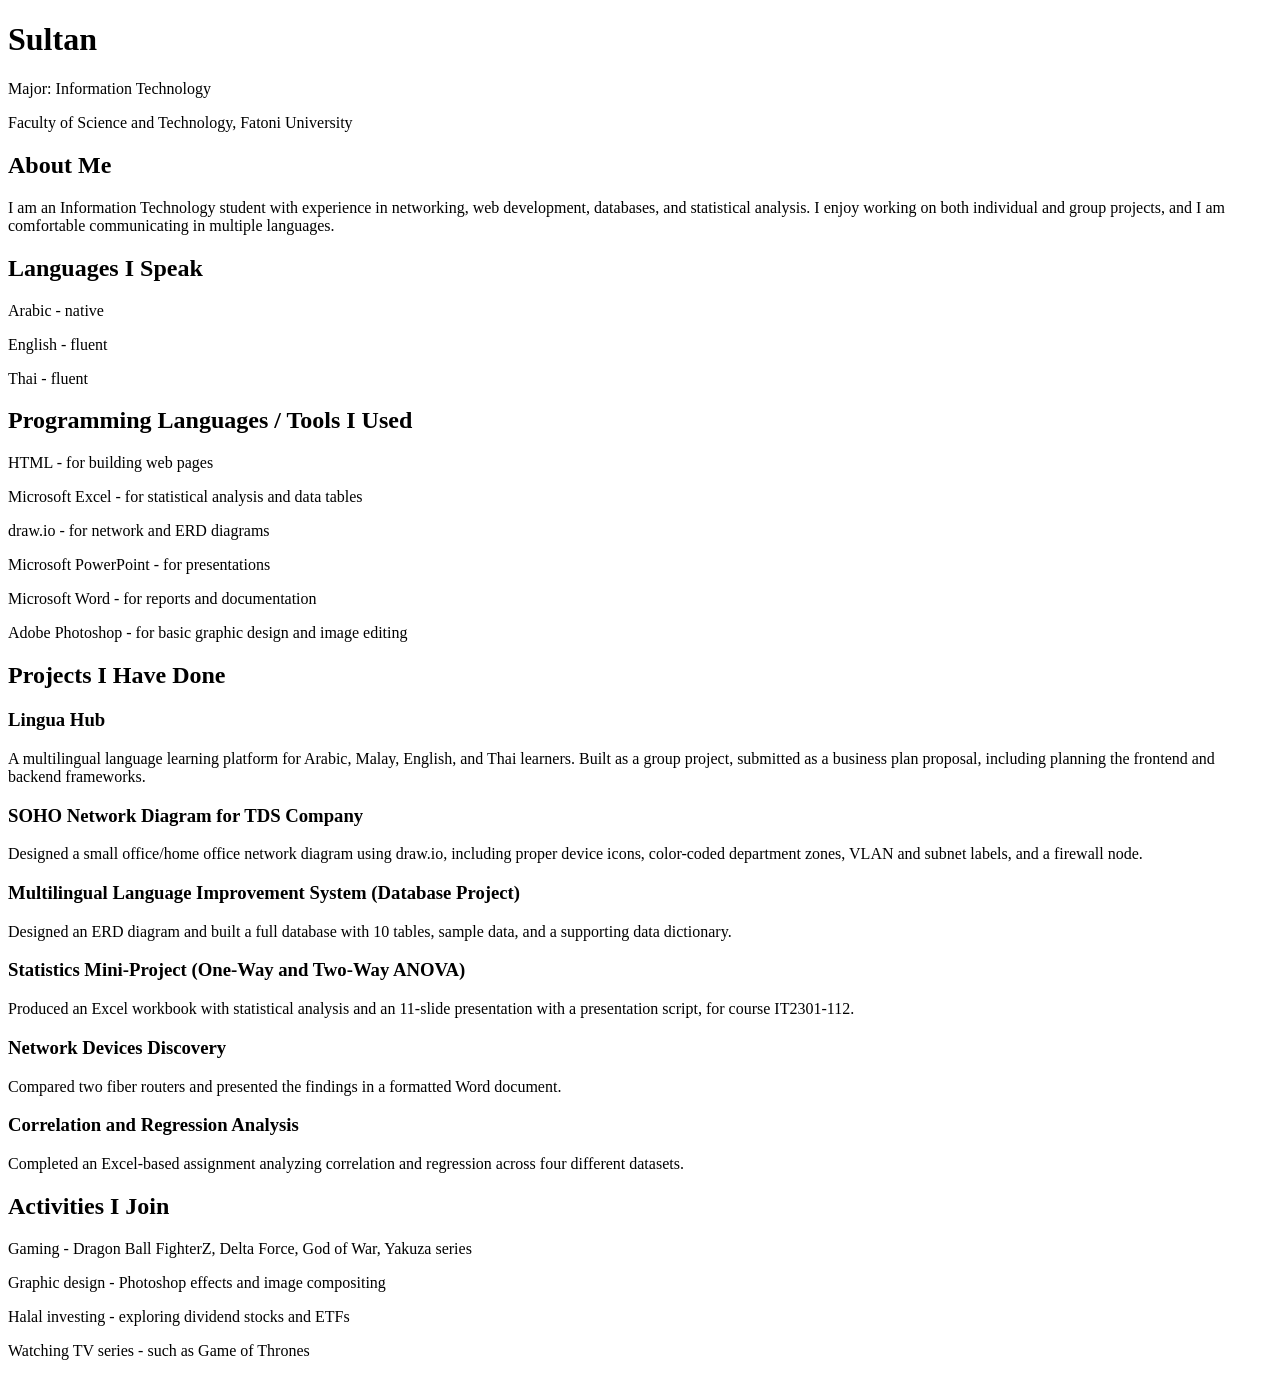
==== index.html @ 74c903d0 "Add files via upload" ====
<!DOCTYPE html>
<html>
<head>
    <meta charset="UTF-8">
    <meta name="viewport" content="width=device-width, initial-scale=1.0">
    <meta name="author" content="Sultan">
    <meta name="description" content="Curriculum Vitae of Sultan, IT student at Fatoni University">
    <meta name="keywords" content="Sultan, CV, Information Technology, Fatoni University, IT Student">
    <meta name="language" content="English">
    <meta name="robots" content="index, follow">
    <title>Sultan CV</title>
</head>
<body>

    <h1>Sultan</h1>
    <p>Major: Information Technology</p>
    <p>Faculty of Science and Technology, Fatoni University</p>

    <h2>About Me</h2>
    <p>I am an Information Technology student with experience in networking, web development,
    databases, and statistical analysis. I enjoy working on both individual and group projects,
    and I am comfortable communicating in multiple languages.</p>

    <h2>Languages I Speak</h2>
    <p>Arabic - native</p>
    <p>English - fluent</p>
    <p>Thai - fluent</p>

    <h2>Programming Languages / Tools I Used</h2>
    <p>HTML - for building web pages</p>
    <p>Microsoft Excel - for statistical analysis and data tables</p>
    <p>draw.io - for network and ERD diagrams</p>
    <p>Microsoft PowerPoint - for presentations</p>
    <p>Microsoft Word - for reports and documentation</p>
    <p>Adobe Photoshop - for basic graphic design and image editing</p>

    <h2>Projects I Have Done</h2>

    <h3>Lingua Hub</h3>
    <p>A multilingual language learning platform for Arabic, Malay, English, and Thai learners.
    Built as a group project, submitted as a business plan proposal, including planning the
    frontend and backend frameworks.</p>

    <h3>SOHO Network Diagram for TDS Company</h3>
    <p>Designed a small office/home office network diagram using draw.io, including proper
    device icons, color-coded department zones, VLAN and subnet labels, and a firewall node.</p>

    <h3>Multilingual Language Improvement System (Database Project)</h3>
    <p>Designed an ERD diagram and built a full database with 10 tables, sample data, and a
    supporting data dictionary.</p>

    <h3>Statistics Mini-Project (One-Way and Two-Way ANOVA)</h3>
    <p>Produced an Excel workbook with statistical analysis and an 11-slide presentation
    with a presentation script, for course IT2301-112.</p>

    <h3>Network Devices Discovery</h3>
    <p>Compared two fiber routers and presented the findings in a formatted Word document.</p>

    <h3>Correlation and Regression Analysis</h3>
    <p>Completed an Excel-based assignment analyzing correlation and regression across four
    different datasets.</p>

    <h2>Activities I Join</h2>
    <p>Gaming - Dragon Ball FighterZ, Delta Force, God of War, Yakuza series</p>
    <p>Graphic design - Photoshop effects and image compositing</p>
    <p>Halal investing - exploring dividend stocks and ETFs</p>
    <p>Watching TV series - such as Game of Thrones</p>

</body>
</html>
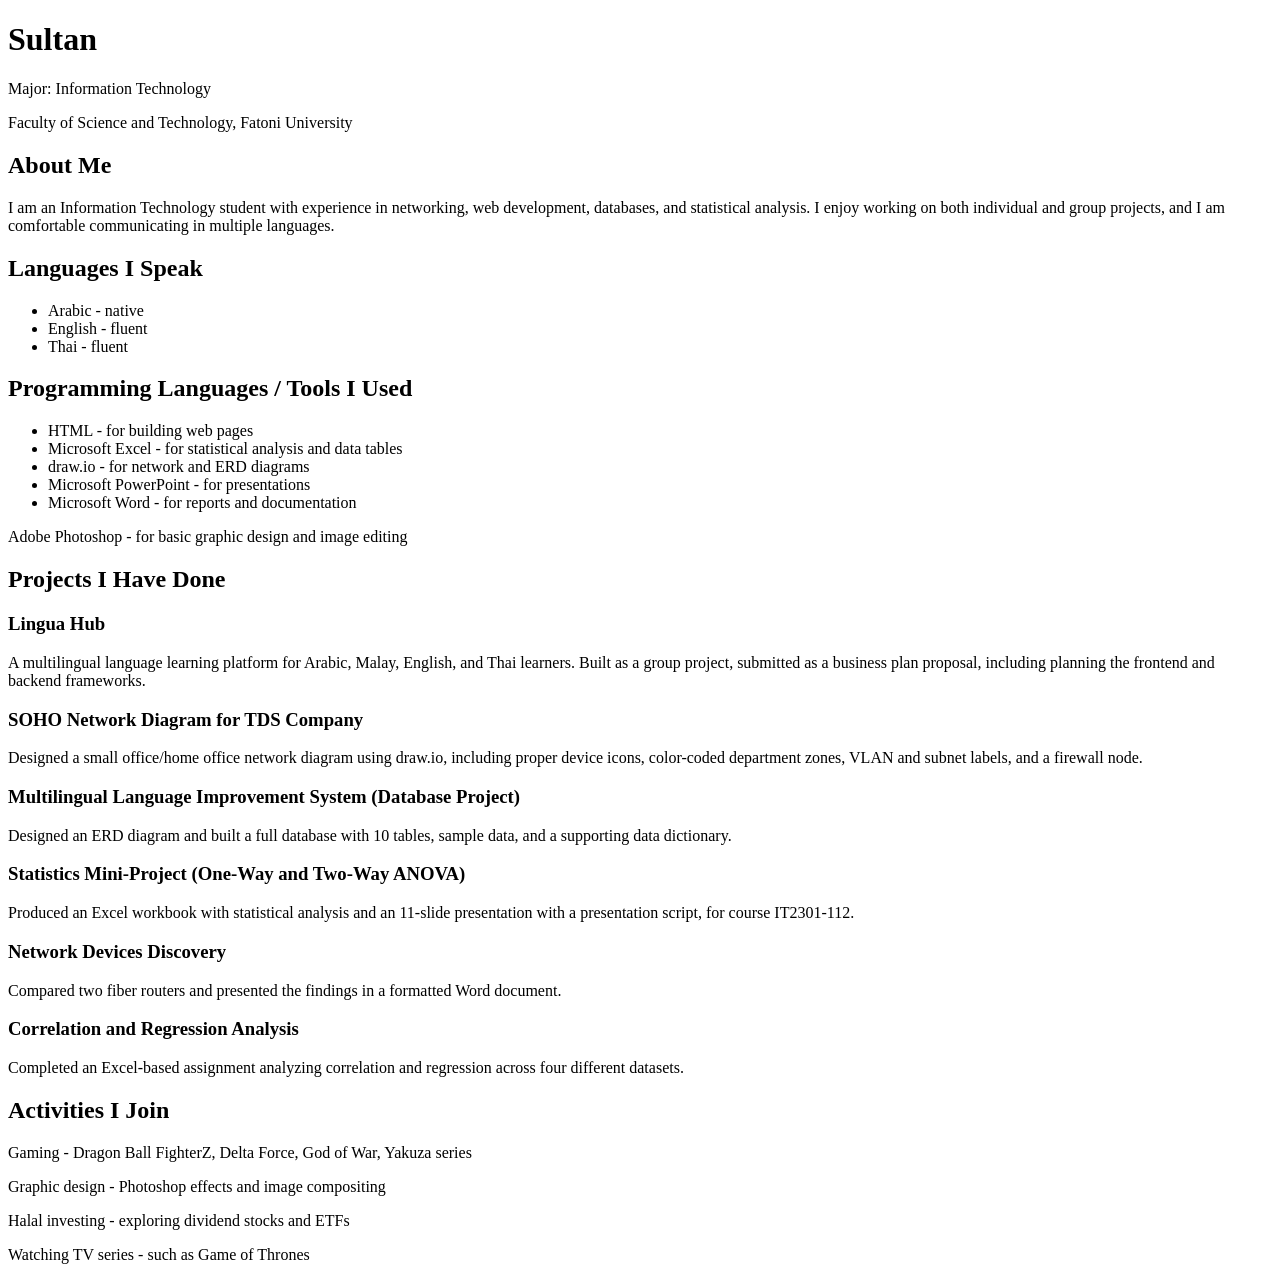
==== commit a668e045: "Update index.html" ====
--- a/index.html
+++ b/index.html
@@ -1,39 +1,52 @@
 <!DOCTYPE html>
+<!-- Root element of the HTML page -->
 <html>
 <head>
-    <meta charset="UTF-8">
-    <meta name="viewport" content="width=device-width, initial-scale=1.0">
-    <meta name="author" content="Sultan">
-    <meta name="description" content="Curriculum Vitae of Sultan, IT student at Fatoni University">
-    <meta name="keywords" content="Sultan, CV, Information Technology, Fatoni University, IT Student">
-    <meta name="language" content="English">
-    <meta name="robots" content="index, follow">
-    <title>Sultan CV</title>
+    <!-- Meta tags: hidden info about the page, not shown to the user -->
+    <meta charset="UTF-8"> <!-- Makes sure Arabic, Thai, and English text display correctly -->
+    <meta name="viewport" content="width=device-width, initial-scale=1.0"> <!-- Makes page look good on phones -->
+    <meta name="author" content="Sultan"> <!-- Who made this page -->
+    <meta name="description" content="Curriculum Vitae of Sultan, IT student at Fatoni University"> <!-- Short summary for search engines -->
+    <meta name="keywords" content="Sultan, CV, Information Technology, Fatoni University, IT Student"> <!-- Keywords related to the page -->
+    <meta name="language" content="English"> <!-- Language of the content -->
+    <meta name="robots" content="index, follow"> <!-- Tells search engines to index this page -->
+
+    <title>Sultan CV</title> <!-- Text shown in the browser tab -->
 </head>
 <body>
+    <!-- Everything below this line is visible to the user -->
 
+    <!-- Name and basic info -->
     <h1>Sultan</h1>
     <p>Major: Information Technology</p>
     <p>Faculty of Science and Technology, Fatoni University</p>
 
+    <!-- Short personal summary -->
     <h2>About Me</h2>
     <p>I am an Information Technology student with experience in networking, web development,
     databases, and statistical analysis. I enjoy working on both individual and group projects,
     and I am comfortable communicating in multiple languages.</p>
 
+    <!-- Languages section -->
     <h2>Languages I Speak</h2>
-    <p>Arabic - native</p>
-    <p>English - fluent</p>
-    <p>Thai - fluent</p>
+    <ul>
+        <li>Arabic - native</li>
+        <li>English - fluent</li>
+        <li>Thai - fluent</li>
+    </ul>
 
+    <!-- Tools and programming languages used -->
     <h2>Programming Languages / Tools I Used</h2>
-    <p>HTML - for building web pages</p>
-    <p>Microsoft Excel - for statistical analysis and data tables</p>
-    <p>draw.io - for network and ERD diagrams</p>
-    <p>Microsoft PowerPoint - for presentations</p>
-    <p>Microsoft Word - for reports and documentation</p>
+    <ul>
+        <li>HTML - for building web pages</li>
+        <li>Microsoft Excel - for statistical analysis and data tables</li>
+        <li>draw.io - for network and ERD diagrams</li>
+        <li>Microsoft PowerPoint - for presentations</li>
+        <li>Microsoft Word - for reports and documentation</li>
+    </ul>
     <p>Adobe Photoshop - for basic graphic design and image editing</p>
 
+    <!-- Projects section: each project has a subheading (h3) and description -->
     <h2>Projects I Have Done</h2>
 
     <h3>Lingua Hub</h3>
@@ -60,6 +73,7 @@
     <p>Completed an Excel-based assignment analyzing correlation and regression across four
     different datasets.</p>
 
+    <!-- Activities and hobbies -->
     <h2>Activities I Join</h2>
     <p>Gaming - Dragon Ball FighterZ, Delta Force, God of War, Yakuza series</p>
     <p>Graphic design - Photoshop effects and image compositing</p>
@@ -67,4 +81,4 @@
     <p>Watching TV series - such as Game of Thrones</p>
 
 </body>
-</html>+</html>
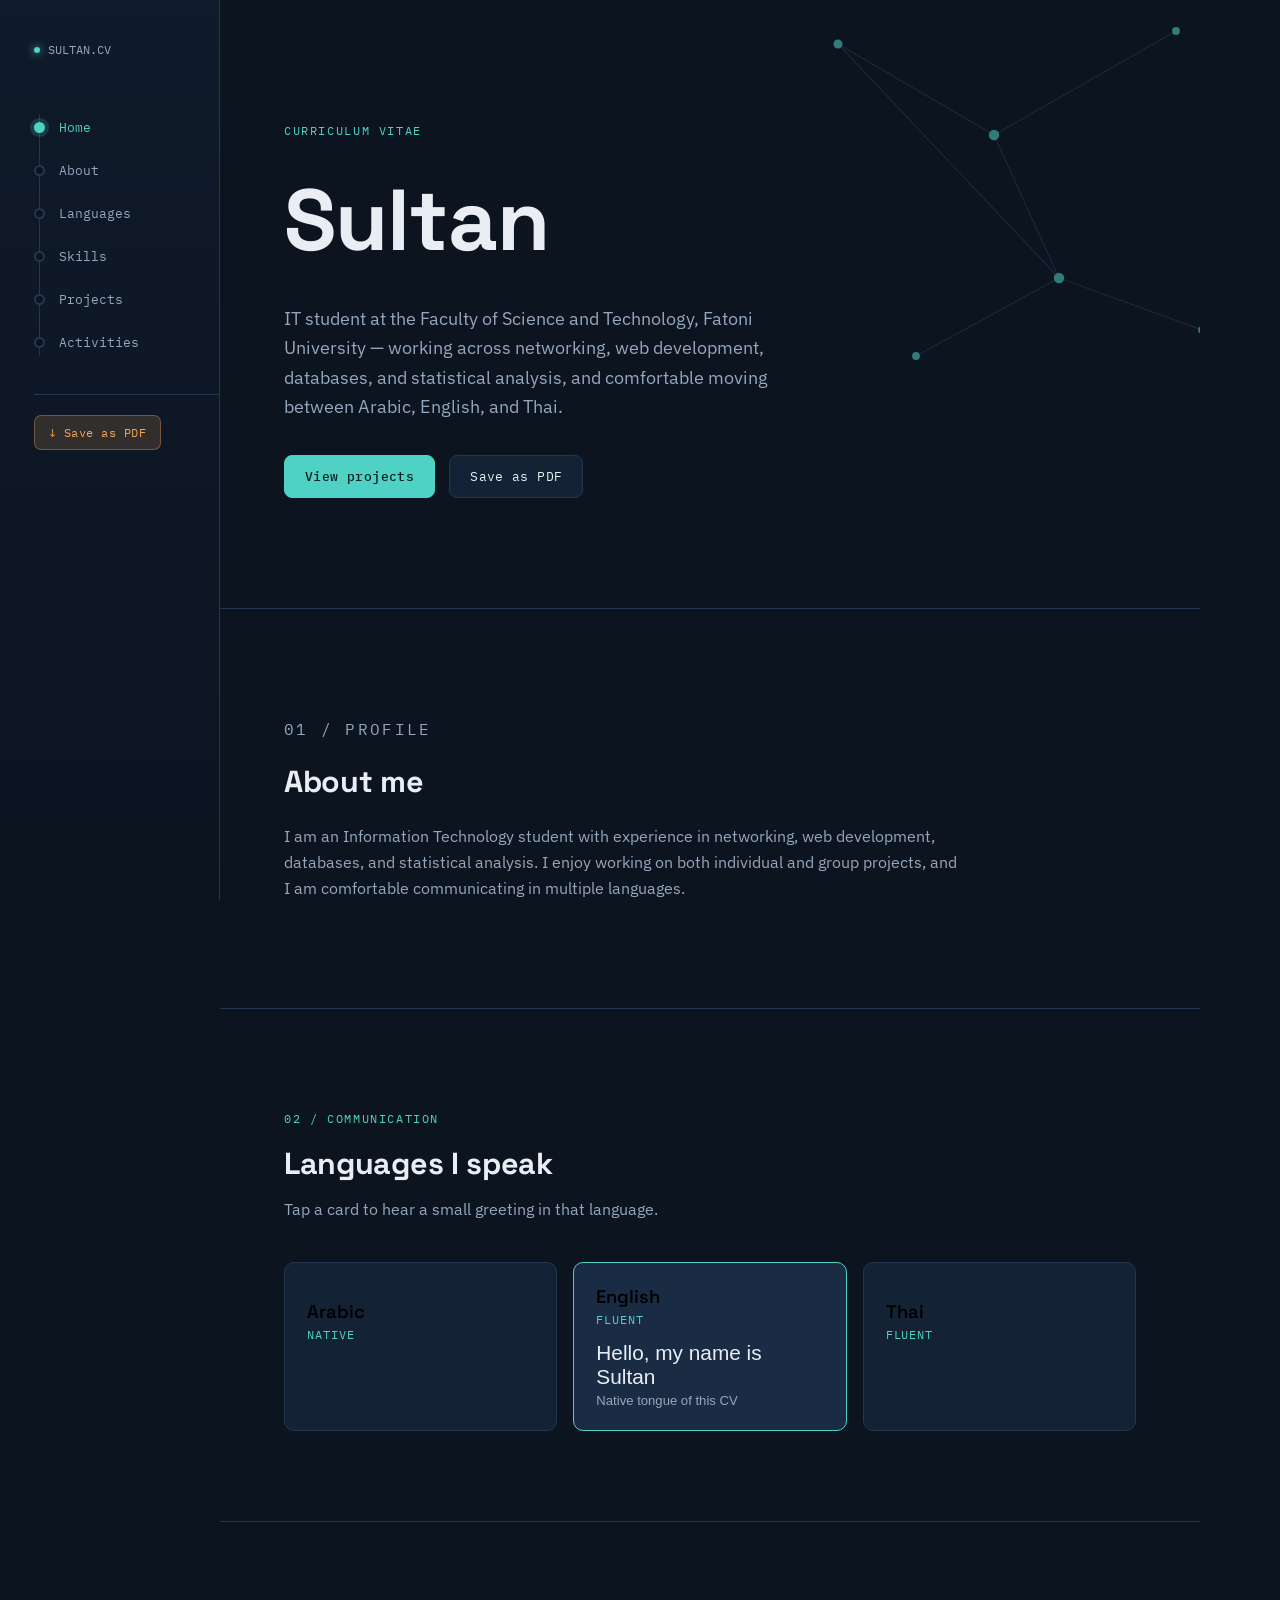
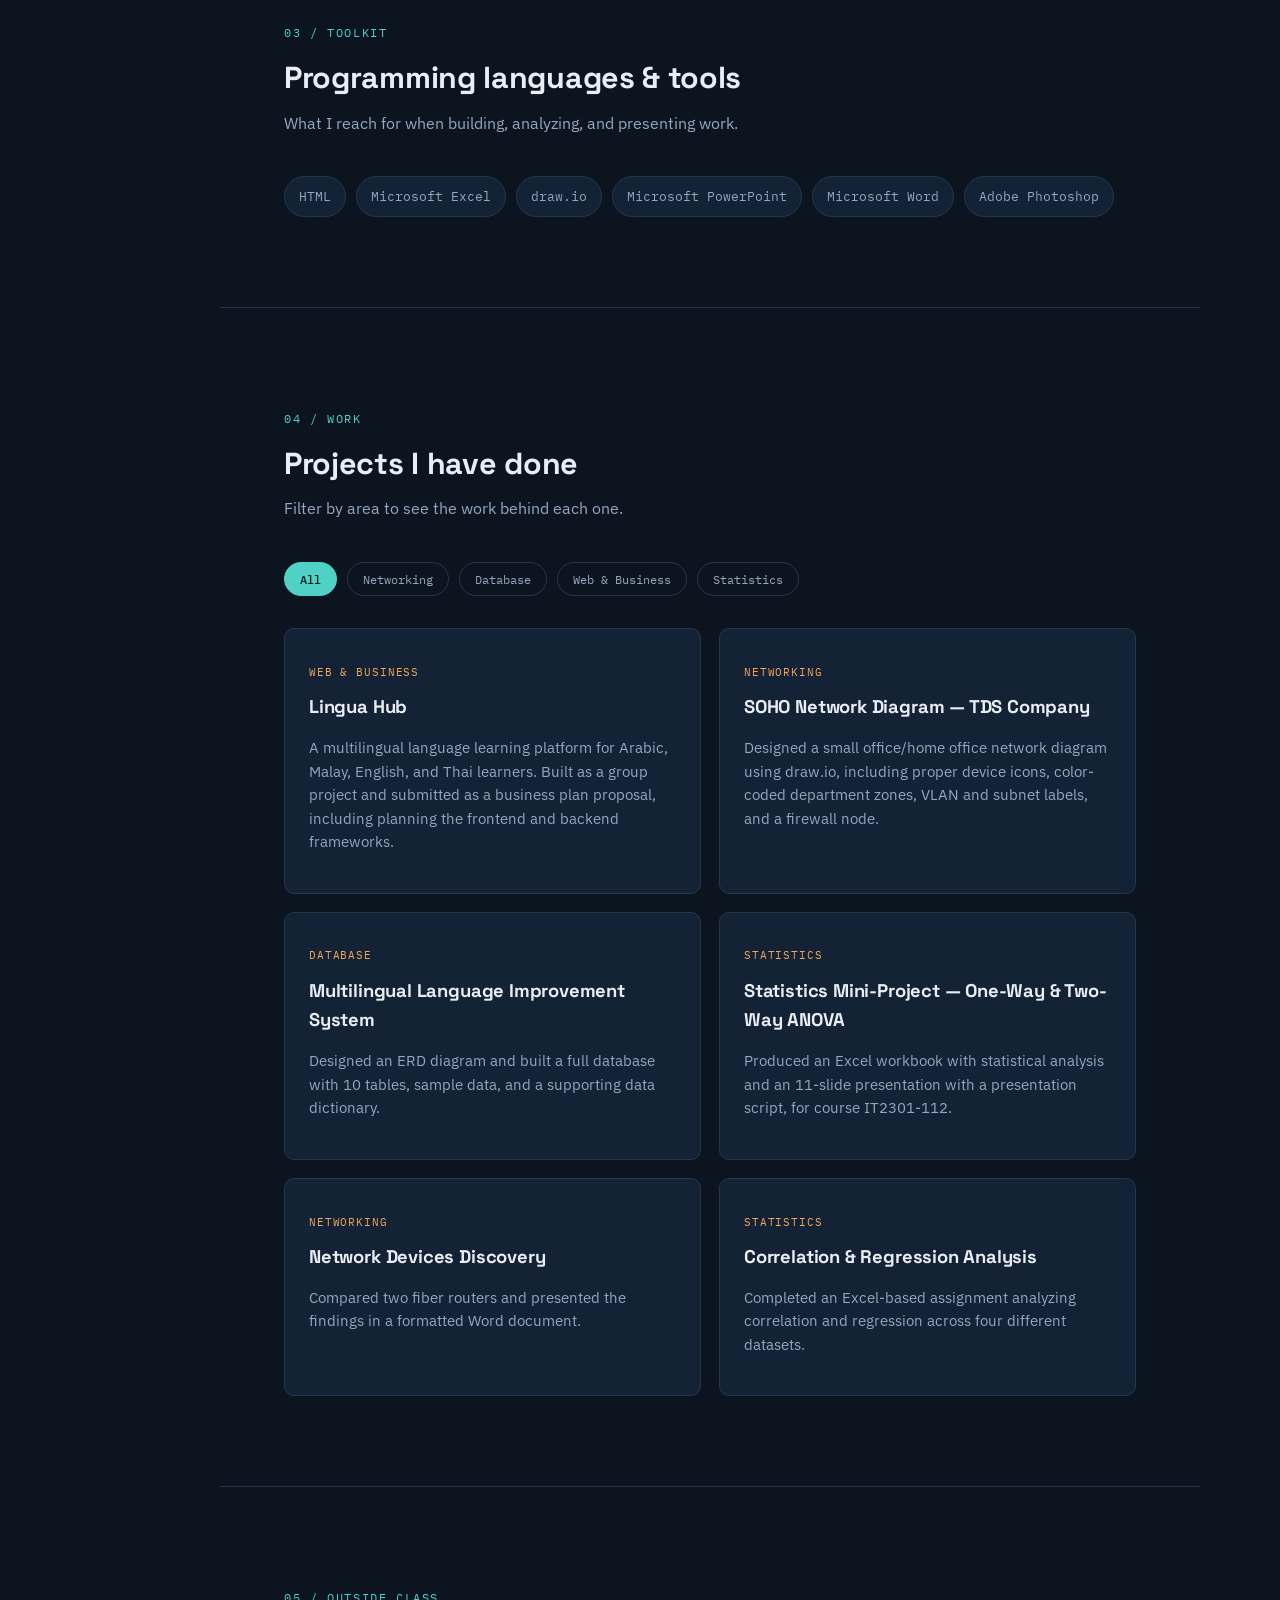
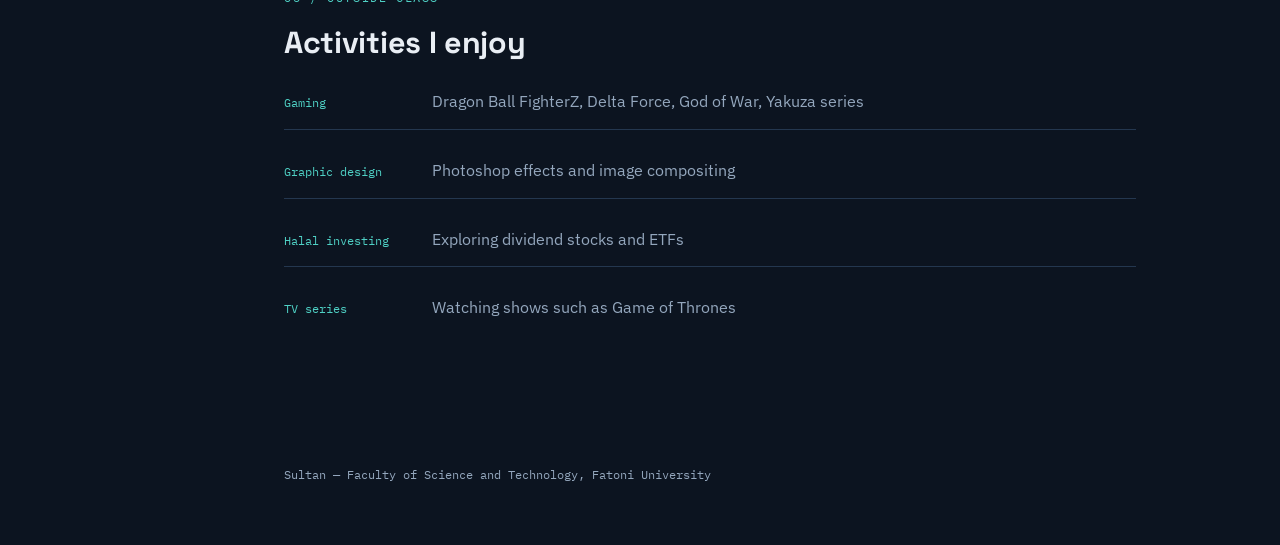
==== commit 04c2814b: "Update index.html" ====
--- a/index.html
+++ b/index.html
@@ -1,84 +1,626 @@
 <!DOCTYPE html>
-<!-- Root element of the HTML page -->
-<html>
+<html lang="en">
 <head>
-    <!-- Meta tags: hidden info about the page, not shown to the user -->
-    <meta charset="UTF-8"> <!-- Makes sure Arabic, Thai, and English text display correctly -->
-    <meta name="viewport" content="width=device-width, initial-scale=1.0"> <!-- Makes page look good on phones -->
-    <meta name="author" content="Sultan"> <!-- Who made this page -->
-    <meta name="description" content="Curriculum Vitae of Sultan, IT student at Fatoni University"> <!-- Short summary for search engines -->
-    <meta name="keywords" content="Sultan, CV, Information Technology, Fatoni University, IT Student"> <!-- Keywords related to the page -->
-    <meta name="language" content="English"> <!-- Language of the content -->
-    <meta name="robots" content="index, follow"> <!-- Tells search engines to index this page -->
-
-    <title>Sultan CV</title> <!-- Text shown in the browser tab -->
+<meta charset="UTF-8">
+<meta name="viewport" content="width=device-width, initial-scale=1.0">
+<meta name="author" content="Sultan">
+<meta name="description" content="Curriculum Vitae of Sultan, IT student at Fatoni University">
+<meta name="keywords" content="Sultan, CV, Information Technology, Fatoni University, IT Student">
+<meta name="robots" content="index, follow">
+<title>Sultan — IT Student, Fatoni University</title>
+
+<link rel="preconnect" href="https://fonts.googleapis.com">
+<link rel="preconnect" href="https://fonts.gstatic.com" crossorigin>
+<link href="https://fonts.googleapis.com/css2?family=Space+Grotesk:wght@400;500;600;700&family=IBM+Plex+Sans:wght@400;500;600&family=IBM+Plex+Mono:wght@400;500&family=Noto+Sans+Arabic:wght@500&family=Noto+Sans+Thai:wght@500&display=swap" rel="stylesheet">
+
+<style>
+  :root{
+    --bg: #0c1420;
+    --bg-soft: #0f1a2a;
+    --panel: #142235;
+    --panel-2: #1a2c44;
+    --line: #24374f;
+    --text: #e9eef4;
+    --text-dim: #94a7bd;
+    --teal: #4fd1c5;
+    --teal-dim: rgba(79,209,197,.18);
+    --amber: #f2a65a;
+    --amber-dim: rgba(242,166,90,.16);
+    --radius: 10px;
+    --display: 'Space Grotesk', sans-serif;
+    --body: 'IBM Plex Sans', sans-serif;
+    --mono: 'IBM Plex Mono', monospace;
+  }
+
+  *{ box-sizing: border-box; }
+  html{ scroll-behavior: smooth; }
+  body{
+    margin:0;
+    background: var(--bg);
+    color: var(--text);
+    font-family: var(--body);
+    line-height: 1.6;
+    -webkit-font-smoothing: antialiased;
+  }
+  ::selection{ background: var(--teal-dim); color: var(--text); }
+
+  a{ color: inherit; }
+
+  h1,h2,h3{ font-family: var(--display); margin: 0; letter-spacing: -0.01em; }
+
+  .eyebrow{
+    font-family: var(--mono);
+    font-size: 0.72rem;
+    letter-spacing: 0.14em;
+    text-transform: uppercase;
+    color: var(--teal);
+  }
+
+  /* ---------- layout shell ---------- */
+  .shell{
+    display: grid;
+    grid-template-columns: 220px 1fr;
+    min-height: 100vh;
+  }
+
+  /* ---------- nav: network topology rail ---------- */
+  .rail{
+    position: sticky;
+    top: 0;
+    height: 100vh;
+    padding: 40px 0 40px 34px;
+    border-right: 1px solid var(--line);
+    background: linear-gradient(180deg, var(--bg-soft), var(--bg));
+  }
+  .rail-brand{
+    font-family: var(--mono);
+    font-size: 0.78rem;
+    color: var(--text-dim);
+    margin-bottom: 46px;
+    display:flex; align-items:center; gap:8px;
+  }
+  .rail-brand .dot{ width:6px; height:6px; border-radius:50%; background: var(--teal); box-shadow: 0 0 8px var(--teal); }
+
+  .topo{ position: relative; }
+  .topo-line{
+    position: absolute;
+    left: 5px; top: 8px; bottom: 8px;
+    width: 1px;
+    background: var(--line);
+  }
+  .node-btn{
+    position: relative;
+    display: flex;
+    align-items: center;
+    gap: 14px;
+    padding: 13px 0;
+    background: none;
+    border: none;
+    cursor: pointer;
+    font-family: var(--mono);
+    font-size: 0.82rem;
+    color: var(--text-dim);
+    text-align: left;
+    width: 100%;
+  }
+  .node-btn .node{
+    flex: 0 0 auto;
+    width: 11px; height: 11px;
+    border-radius: 50%;
+    background: var(--bg);
+    border: 2px solid var(--line);
+    transition: all .25s ease;
+    z-index: 1;
+  }
+  .node-btn:hover{ color: var(--text); }
+  .node-btn:hover .node{ border-color: var(--teal); }
+  .node-btn.active{ color: var(--teal); }
+  .node-btn.active .node{
+    border-color: var(--teal);
+    background: var(--teal);
+    box-shadow: 0 0 0 4px var(--teal-dim);
+  }
+
+  .rail-foot{
+    margin-top: 30px;
+    padding-top: 20px;
+    border-top: 1px solid var(--line);
+  }
+  .print-btn{
+    font-family: var(--mono);
+    font-size: 0.75rem;
+    color: var(--amber);
+    background: var(--amber-dim);
+    border: 1px solid rgba(242,166,90,.35);
+    padding: 9px 14px;
+    border-radius: 7px;
+    cursor: pointer;
+    letter-spacing: .04em;
+  }
+  .print-btn:hover{ background: rgba(242,166,90,.28); }
+
+  /* mobile nav */
+  .rail-toggle{ display:none; }
+
+  main{ min-width: 0; }
+
+  section{
+    padding: 90px 64px;
+    max-width: 980px;
+    border-bottom: 1px solid var(--line);
+  }
+  section:last-of-type{ border-bottom: none; }
+
+  /* ---------- hero ---------- */
+  #home{
+    position: relative;
+    padding-top: 110px;
+    padding-bottom: 110px;
+    overflow: hidden;
+  }
+  .hero-graph{
+    position: absolute;
+    top: -60px; right: -80px;
+    width: 520px; height: 520px;
+    opacity: 0.55;
+    pointer-events: none;
+  }
+  .hero-graph circle{ fill: var(--teal); }
+  .hero-graph line{ stroke: var(--line); stroke-width: 1; }
+  .hero-graph .pulse{ animation: pulse 3.2s ease-in-out infinite; }
+  @keyframes pulse{
+    0%,100%{ opacity: .4; r:3; }
+    50%{ opacity: 1; r:4.5; }
+  }
+  @media (prefers-reduced-motion: reduce){ .hero-graph .pulse{ animation: none; } }
+
+  .hero-name{
+    font-size: clamp(3rem, 8vw, 5.4rem);
+    font-weight: 700;
+    position: relative;
+    z-index: 1;
+  }
+  .hero-role{
+    font-size: 1.15rem;
+    color: var(--text-dim);
+    margin-top: 14px;
+    max-width: 46ch;
+    position: relative; z-index:1;
+  }
+  .hero-cta{
+    margin-top: 34px;
+    display: flex;
+    gap: 14px;
+    flex-wrap: wrap;
+    position: relative; z-index:1;
+  }
+  .btn{
+    font-family: var(--mono);
+    font-size: 0.82rem;
+    letter-spacing: .03em;
+    padding: 12px 20px;
+    border-radius: 8px;
+    cursor: pointer;
+    border: 1px solid var(--line);
+    background: var(--panel);
+    color: var(--text);
+    transition: all .2s ease;
+    display:inline-flex; align-items:center; gap:8px;
+  }
+  .btn.primary{
+    background: var(--teal);
+    color: #06201d;
+    border-color: var(--teal);
+    font-weight: 500;
+  }
+  .btn.primary:hover{ background: #6fe0d5; }
+  .btn:hover{ border-color: var(--teal); color: var(--teal); }
+
+  h2.section-title{
+    font-size: 1.9rem;
+    margin-bottom: 8px;
+  }
+  .section-sub{
+    color: var(--text-dim);
+    margin: 0 0 40px;
+    max-width: 60ch;
+  }
+
+  /* ---------- about ---------- */
+  #about p{ max-width: 68ch; color: var(--text-dim); font-size: 1.02rem; }
+
+  /* ---------- languages ---------- */
+  .lang-grid{
+    display: grid;
+    grid-template-columns: repeat(auto-fit, minmax(200px, 1fr));
+    gap: 16px;
+  }
+  .lang-card{
+    background: var(--panel);
+    border: 1px solid var(--line);
+    border-radius: var(--radius);
+    padding: 22px;
+    cursor: pointer;
+    transition: border-color .2s ease, transform .2s ease;
+    text-align: left;
+  }
+  .lang-card:hover{ border-color: var(--teal); transform: translateY(-2px); }
+  .lang-card.active{ border-color: var(--teal); background: var(--panel-2); }
+  .lang-name{ font-family: var(--display); font-size: 1.15rem; font-weight: 600; }
+  .lang-level{ font-family: var(--mono); font-size: .72rem; color: var(--teal); text-transform: uppercase; letter-spacing: .08em; margin-top: 4px; }
+  .lang-phrase{
+    margin-top: 14px;
+    font-size: 1.3rem;
+    min-height: 1.6em;
+    color: var(--text);
+  }
+  .lang-phrase[lang="ar"]{ font-family: 'Noto Sans Arabic', sans-serif; direction: rtl; }
+  .lang-phrase[lang="th"]{ font-family: 'Noto Sans Thai', sans-serif; }
+  .lang-meaning{ font-size: .82rem; color: var(--text-dim); margin-top: 4px; }
+
+  /* ---------- skills ---------- */
+  .chip-row{ display:flex; flex-wrap: wrap; gap: 10px; }
+  .chip{
+    font-family: var(--mono);
+    font-size: .82rem;
+    padding: 9px 14px;
+    border-radius: 999px;
+    border: 1px solid var(--line);
+    color: var(--text-dim);
+    background: var(--panel);
+  }
+
+  /* ---------- projects ---------- */
+  .filters{
+    display:flex; flex-wrap: wrap; gap: 10px;
+    margin-bottom: 32px;
+  }
+  .filter-btn{
+    font-family: var(--mono);
+    font-size: .78rem;
+    padding: 8px 15px;
+    border-radius: 999px;
+    border: 1px solid var(--line);
+    background: transparent;
+    color: var(--text-dim);
+    cursor: pointer;
+    transition: all .2s ease;
+  }
+  .filter-btn:hover{ color: var(--text); border-color: var(--teal); }
+  .filter-btn.active{
+    background: var(--teal);
+    border-color: var(--teal);
+    color: #06201d;
+    font-weight: 500;
+  }
+
+  .project-grid{
+    display: grid;
+    grid-template-columns: repeat(auto-fill, minmax(280px, 1fr));
+    gap: 18px;
+  }
+  .project-card{
+    background: var(--panel);
+    border: 1px solid var(--line);
+    border-radius: var(--radius);
+    padding: 24px;
+    transition: border-color .2s ease, transform .2s ease;
+  }
+  .project-card:hover{ border-color: var(--teal); transform: translateY(-3px); }
+  .project-card.hidden{ display: none; }
+  .project-tag{
+    font-family: var(--mono);
+    font-size: .68rem;
+    text-transform: uppercase;
+    letter-spacing: .08em;
+    color: var(--amber);
+  }
+  .project-title{ font-family: var(--display); font-size: 1.15rem; margin: 8px 0 10px; }
+  .project-desc{ color: var(--text-dim); font-size: .92rem; }
+
+  /* ---------- activities ---------- */
+  .activity-list{ display:flex; flex-direction:column; gap: 14px; }
+  .activity-row{
+    display:flex; gap: 18px; align-items: baseline;
+    padding: 14px 0;
+    border-bottom: 1px solid var(--line);
+  }
+  .activity-row:last-child{ border-bottom:none; }
+  .activity-label{ font-family: var(--mono); font-size: .75rem; color: var(--teal); flex: 0 0 130px; }
+  .activity-detail{ color: var(--text-dim); }
+
+  footer{
+    padding: 40px 64px 60px;
+    color: var(--text-dim);
+    font-family: var(--mono);
+    font-size: .78rem;
+  }
+
+  /* ---------- responsive ---------- */
+  @media (max-width: 860px){
+    .shell{ grid-template-columns: 1fr; }
+    .rail{
+      position: sticky;
+      top: 0;
+      height: auto;
+      width: 100%;
+      padding: 16px 20px;
+      border-right: none;
+      border-bottom: 1px solid var(--line);
+      z-index: 10;
+    }
+    .rail-brand{ margin-bottom: 12px; }
+    .topo{ display: flex; overflow-x: auto; gap: 4px; }
+    .topo-line{ display:none; }
+    .node-btn{ width: auto; padding: 8px 10px; white-space: nowrap; }
+    .rail-foot{ display:none; }
+    section{ padding: 56px 22px; }
+    .hero-graph{ display:none; }
+  }
+
+  @media print{
+    .rail{ display:none; }
+    .shell{ grid-template-columns: 1fr; }
+    body{ background: #fff; color: #111; }
+    section{ border-bottom: none; padding: 20px 0; }
+    .btn, .filters, .print-btn{ display:none; }
+  }
+</style>
 </head>
 <body>
-    <!-- Everything below this line is visible to the user -->
-
-    <!-- Name and basic info -->
-    <h1>Sultan</h1>
-    <p>Major: Information Technology</p>
-    <p>Faculty of Science and Technology, Fatoni University</p>
-
-    <!-- Short personal summary -->
-    <h2>About Me</h2>
-    <p>I am an Information Technology student with experience in networking, web development,
-    databases, and statistical analysis. I enjoy working on both individual and group projects,
-    and I am comfortable communicating in multiple languages.</p>
-
-    <!-- Languages section -->
-    <h2>Languages I Speak</h2>
-    <ul>
-        <li>Arabic - native</li>
-        <li>English - fluent</li>
-        <li>Thai - fluent</li>
-    </ul>
-
-    <!-- Tools and programming languages used -->
-    <h2>Programming Languages / Tools I Used</h2>
-    <ul>
-        <li>HTML - for building web pages</li>
-        <li>Microsoft Excel - for statistical analysis and data tables</li>
-        <li>draw.io - for network and ERD diagrams</li>
-        <li>Microsoft PowerPoint - for presentations</li>
-        <li>Microsoft Word - for reports and documentation</li>
-    </ul>
-    <p>Adobe Photoshop - for basic graphic design and image editing</p>
-
-    <!-- Projects section: each project has a subheading (h3) and description -->
-    <h2>Projects I Have Done</h2>
-
-    <h3>Lingua Hub</h3>
-    <p>A multilingual language learning platform for Arabic, Malay, English, and Thai learners.
-    Built as a group project, submitted as a business plan proposal, including planning the
-    frontend and backend frameworks.</p>
-
-    <h3>SOHO Network Diagram for TDS Company</h3>
-    <p>Designed a small office/home office network diagram using draw.io, including proper
-    device icons, color-coded department zones, VLAN and subnet labels, and a firewall node.</p>
-
-    <h3>Multilingual Language Improvement System (Database Project)</h3>
-    <p>Designed an ERD diagram and built a full database with 10 tables, sample data, and a
-    supporting data dictionary.</p>
-
-    <h3>Statistics Mini-Project (One-Way and Two-Way ANOVA)</h3>
-    <p>Produced an Excel workbook with statistical analysis and an 11-slide presentation
-    with a presentation script, for course IT2301-112.</p>
-
-    <h3>Network Devices Discovery</h3>
-    <p>Compared two fiber routers and presented the findings in a formatted Word document.</p>
-
-    <h3>Correlation and Regression Analysis</h3>
-    <p>Completed an Excel-based assignment analyzing correlation and regression across four
-    different datasets.</p>
-
-    <!-- Activities and hobbies -->
-    <h2>Activities I Join</h2>
-    <p>Gaming - Dragon Ball FighterZ, Delta Force, God of War, Yakuza series</p>
-    <p>Graphic design - Photoshop effects and image compositing</p>
-    <p>Halal investing - exploring dividend stocks and ETFs</p>
-    <p>Watching TV series - such as Game of Thrones</p>
+
+<div class="shell">
+
+  <!-- ============ NAV RAIL (network topology) ============ -->
+  <nav class="rail" aria-label="Section navigation">
+    <div class="rail-brand"><span class="dot"></span> SULTAN.CV</div>
+    <div class="topo">
+      <div class="topo-line" aria-hidden="true"></div>
+      <button class="node-btn" data-target="home"><span class="node"></span>Home</button>
+      <button class="node-btn" data-target="about"><span class="node"></span>About</button>
+      <button class="node-btn" data-target="languages"><span class="node"></span>Languages</button>
+      <button class="node-btn" data-target="skills"><span class="node"></span>Skills</button>
+      <button class="node-btn" data-target="projects"><span class="node"></span>Projects</button>
+      <button class="node-btn" data-target="activities"><span class="node"></span>Activities</button>
+    </div>
+    <div class="rail-foot">
+      <button class="print-btn" onclick="window.print()">↓ Save as PDF</button>
+    </div>
+  </nav>
+
+  <main>
+
+    <!-- ============ HOME ============ -->
+    <section id="home">
+      <svg class="hero-graph" viewBox="0 0 400 400" aria-hidden="true">
+        <line x1="60" y1="80" x2="180" y2="150"></line>
+        <line x1="180" y1="150" x2="320" y2="70"></line>
+        <line x1="180" y1="150" x2="230" y2="260"></line>
+        <line x1="230" y1="260" x2="120" y2="320"></line>
+        <line x1="230" y1="260" x2="340" y2="300"></line>
+        <line x1="60" y1="80" x2="230" y2="260"></line>
+        <circle class="pulse" cx="60" cy="80" r="3.5"></circle>
+        <circle class="pulse" cx="180" cy="150" r="4" style="animation-delay:.5s"></circle>
+        <circle class="pulse" cx="320" cy="70" r="3" style="animation-delay:1s"></circle>
+        <circle class="pulse" cx="230" cy="260" r="4" style="animation-delay:1.5s"></circle>
+        <circle class="pulse" cx="120" cy="320" r="3" style="animation-delay:2s"></circle>
+        <circle class="pulse" cx="340" cy="300" r="3" style="animation-delay:2.5s"></circle>
+      </svg>
+
+      <p class="eyebrow">Curriculum Vitae</p>
+      <h1 class="hero-name">Sultan</h1>
+      <p class="hero-role">IT student at the Faculty of Science and Technology, Fatoni University — working across networking, web development, databases, and statistical analysis, and comfortable moving between Arabic, English, and Thai.</p>
+      <div class="hero-cta">
+        <button class="btn primary" onclick="document.getElementById('projects').scrollIntoView()">View projects</button>
+        <button class="btn" onclick="window.print()">Save as PDF</button>
+      </div>
+    </section>
+
+    <!-- ============ ABOUT ============ -->
+    <section id="about">
+      <p class="eyebrow">01 / Profile</p>
+      <h2 class="section-title">About me</h2>
+      <p>I am an Information Technology student with experience in networking, web development,
+      databases, and statistical analysis. I enjoy working on both individual and group projects,
+      and I am comfortable communicating in multiple languages.</p>
+    </section>
+
+    <!-- ============ LANGUAGES ============ -->
+    <section id="languages">
+      <p class="eyebrow">02 / Communication</p>
+      <h2 class="section-title">Languages I speak</h2>
+      <p class="section-sub">Tap a card to hear a small greeting in that language.</p>
+      <div class="lang-grid" id="langGrid">
+        <button class="lang-card" data-lang="ar">
+          <div class="lang-name">Arabic</div>
+          <div class="lang-level">Native</div>
+          <div class="lang-phrase"></div>
+          <div class="lang-meaning"></div>
+        </button>
+        <button class="lang-card" data-lang="en">
+          <div class="lang-name">English</div>
+          <div class="lang-level">Fluent</div>
+          <div class="lang-phrase"></div>
+          <div class="lang-meaning"></div>
+        </button>
+        <button class="lang-card" data-lang="th">
+          <div class="lang-name">Thai</div>
+          <div class="lang-level">Fluent</div>
+          <div class="lang-phrase"></div>
+          <div class="lang-meaning"></div>
+        </button>
+      </div>
+    </section>
+
+    <!-- ============ SKILLS ============ -->
+    <section id="skills">
+      <p class="eyebrow">03 / Toolkit</p>
+      <h2 class="section-title">Programming languages &amp; tools</h2>
+      <p class="section-sub">What I reach for when building, analyzing, and presenting work.</p>
+      <div class="chip-row">
+        <span class="chip">HTML</span>
+        <span class="chip">Microsoft Excel</span>
+        <span class="chip">draw.io</span>
+        <span class="chip">Microsoft PowerPoint</span>
+        <span class="chip">Microsoft Word</span>
+        <span class="chip">Adobe Photoshop</span>
+      </div>
+    </section>
+
+    <!-- ============ PROJECTS ============ -->
+    <section id="projects">
+      <p class="eyebrow">04 / Work</p>
+      <h2 class="section-title">Projects I have done</h2>
+      <p class="section-sub">Filter by area to see the work behind each one.</p>
+
+      <div class="filters" id="filters">
+        <button class="filter-btn active" data-filter="all">All</button>
+        <button class="filter-btn" data-filter="networking">Networking</button>
+        <button class="filter-btn" data-filter="database">Database</button>
+        <button class="filter-btn" data-filter="web">Web &amp; Business</button>
+        <button class="filter-btn" data-filter="stats">Statistics</button>
+      </div>
+
+      <div class="project-grid" id="projectGrid">
+        <article class="project-card" data-cat="web">
+          <p class="project-tag">Web &amp; Business</p>
+          <h3 class="project-title">Lingua Hub</h3>
+          <p class="project-desc">A multilingual language learning platform for Arabic, Malay, English, and Thai learners. Built as a group project and submitted as a business plan proposal, including planning the frontend and backend frameworks.</p>
+        </article>
+
+        <article class="project-card" data-cat="networking">
+          <p class="project-tag">Networking</p>
+          <h3 class="project-title">SOHO Network Diagram — TDS Company</h3>
+          <p class="project-desc">Designed a small office/home office network diagram using draw.io, including proper device icons, color-coded department zones, VLAN and subnet labels, and a firewall node.</p>
+        </article>
+
+        <article class="project-card" data-cat="database">
+          <p class="project-tag">Database</p>
+          <h3 class="project-title">Multilingual Language Improvement System</h3>
+          <p class="project-desc">Designed an ERD diagram and built a full database with 10 tables, sample data, and a supporting data dictionary.</p>
+        </article>
+
+        <article class="project-card" data-cat="stats">
+          <p class="project-tag">Statistics</p>
+          <h3 class="project-title">Statistics Mini-Project — One-Way &amp; Two-Way ANOVA</h3>
+          <p class="project-desc">Produced an Excel workbook with statistical analysis and an 11-slide presentation with a presentation script, for course IT2301-112.</p>
+        </article>
+
+        <article class="project-card" data-cat="networking">
+          <p class="project-tag">Networking</p>
+          <h3 class="project-title">Network Devices Discovery</h3>
+          <p class="project-desc">Compared two fiber routers and presented the findings in a formatted Word document.</p>
+        </article>
+
+        <article class="project-card" data-cat="stats">
+          <p class="project-tag">Statistics</p>
+          <h3 class="project-title">Correlation &amp; Regression Analysis</h3>
+          <p class="project-desc">Completed an Excel-based assignment analyzing correlation and regression across four different datasets.</p>
+        </article>
+      </div>
+    </section>
+
+    <!-- ============ ACTIVITIES ============ -->
+    <section id="activities">
+      <p class="eyebrow">05 / Outside class</p>
+      <h2 class="section-title">Activities I enjoy</h2>
+      <div class="activity-list">
+        <div class="activity-row">
+          <span class="activity-label">Gaming</span>
+          <span class="activity-detail">Dragon Ball FighterZ, Delta Force, God of War, Yakuza series</span>
+        </div>
+        <div class="activity-row">
+          <span class="activity-label">Graphic design</span>
+          <span class="activity-detail">Photoshop effects and image compositing</span>
+        </div>
+        <div class="activity-row">
+          <span class="activity-label">Halal investing</span>
+          <span class="activity-detail">Exploring dividend stocks and ETFs</span>
+        </div>
+        <div class="activity-row">
+          <span class="activity-label">TV series</span>
+          <span class="activity-detail">Watching shows such as Game of Thrones</span>
+        </div>
+      </div>
+    </section>
+
+    <footer>
+      Sultan — Faculty of Science and Technology, Fatoni University
+    </footer>
+
+  </main>
+</div>
+
+<script>
+  // ---- active nav highlighting via scroll position ----
+  const sections = document.querySelectorAll('main section');
+  const navButtons = document.querySelectorAll('.node-btn');
+
+  navButtons.forEach(btn => {
+    btn.addEventListener('click', () => {
+      const target = document.getElementById(btn.dataset.target);
+      if (target) target.scrollIntoView({ behavior: 'smooth' });
+    });
+  });
+
+  const observer = new IntersectionObserver((entries) => {
+    entries.forEach(entry => {
+      if (entry.isIntersecting) {
+        navButtons.forEach(b => b.classList.remove('active'));
+        const match = document.querySelector(`.node-btn[data-target="${entry.target.id}"]`);
+        if (match) match.classList.add('active');
+      }
+    });
+  }, { rootMargin: '-40% 0px -55% 0px', threshold: 0 });
+
+  sections.forEach(s => observer.observe(s));
+
+  // ---- language cards ----
+  const phrases = {
+    ar: { text: 'مرحباً، اسمي سلطان', meaning: '“Hello, my name is Sultan”' },
+    en: { text: 'Hello, my name is Sultan', meaning: 'Native tongue of this CV' },
+    th: { text: 'สวัสดีครับ ผมชื่อสุลต่าน', meaning: '“Hello, my name is Sultan”' }
+  };
+
+  document.querySelectorAll('.lang-card').forEach(card => {
+    card.addEventListener('click', () => {
+      const isActive = card.classList.contains('active');
+      document.querySelectorAll('.lang-card').forEach(c => {
+        c.classList.remove('active');
+        c.querySelector('.lang-phrase').textContent = '';
+        c.querySelector('.lang-phrase').removeAttribute('lang');
+        c.querySelector('.lang-meaning').textContent = '';
+      });
+      if (!isActive) {
+        const lang = card.dataset.lang;
+        card.classList.add('active');
+        const phraseEl = card.querySelector('.lang-phrase');
+        phraseEl.textContent = phrases[lang].text;
+        phraseEl.setAttribute('lang', lang);
+        card.querySelector('.lang-meaning').textContent = phrases[lang].meaning;
+      }
+    });
+  });
+
+  // open English by default
+  document.querySelector('.lang-card[data-lang="en"]').click();
+
+  // ---- project filters ----
+  const filterButtons = document.querySelectorAll('.filter-btn');
+  const projectCards = document.querySelectorAll('.project-card');
+
+  filterButtons.forEach(btn => {
+    btn.addEventListener('click', () => {
+      filterButtons.forEach(b => b.classList.remove('active'));
+      btn.classList.add('active');
+      const filter = btn.dataset.filter;
+      projectCards.forEach(card => {
+        const show = filter === 'all' || card.dataset.cat === filter;
+        card.classList.toggle('hidden', !show);
+      });
+    });
+  });
+</script>
 
 </body>
 </html>
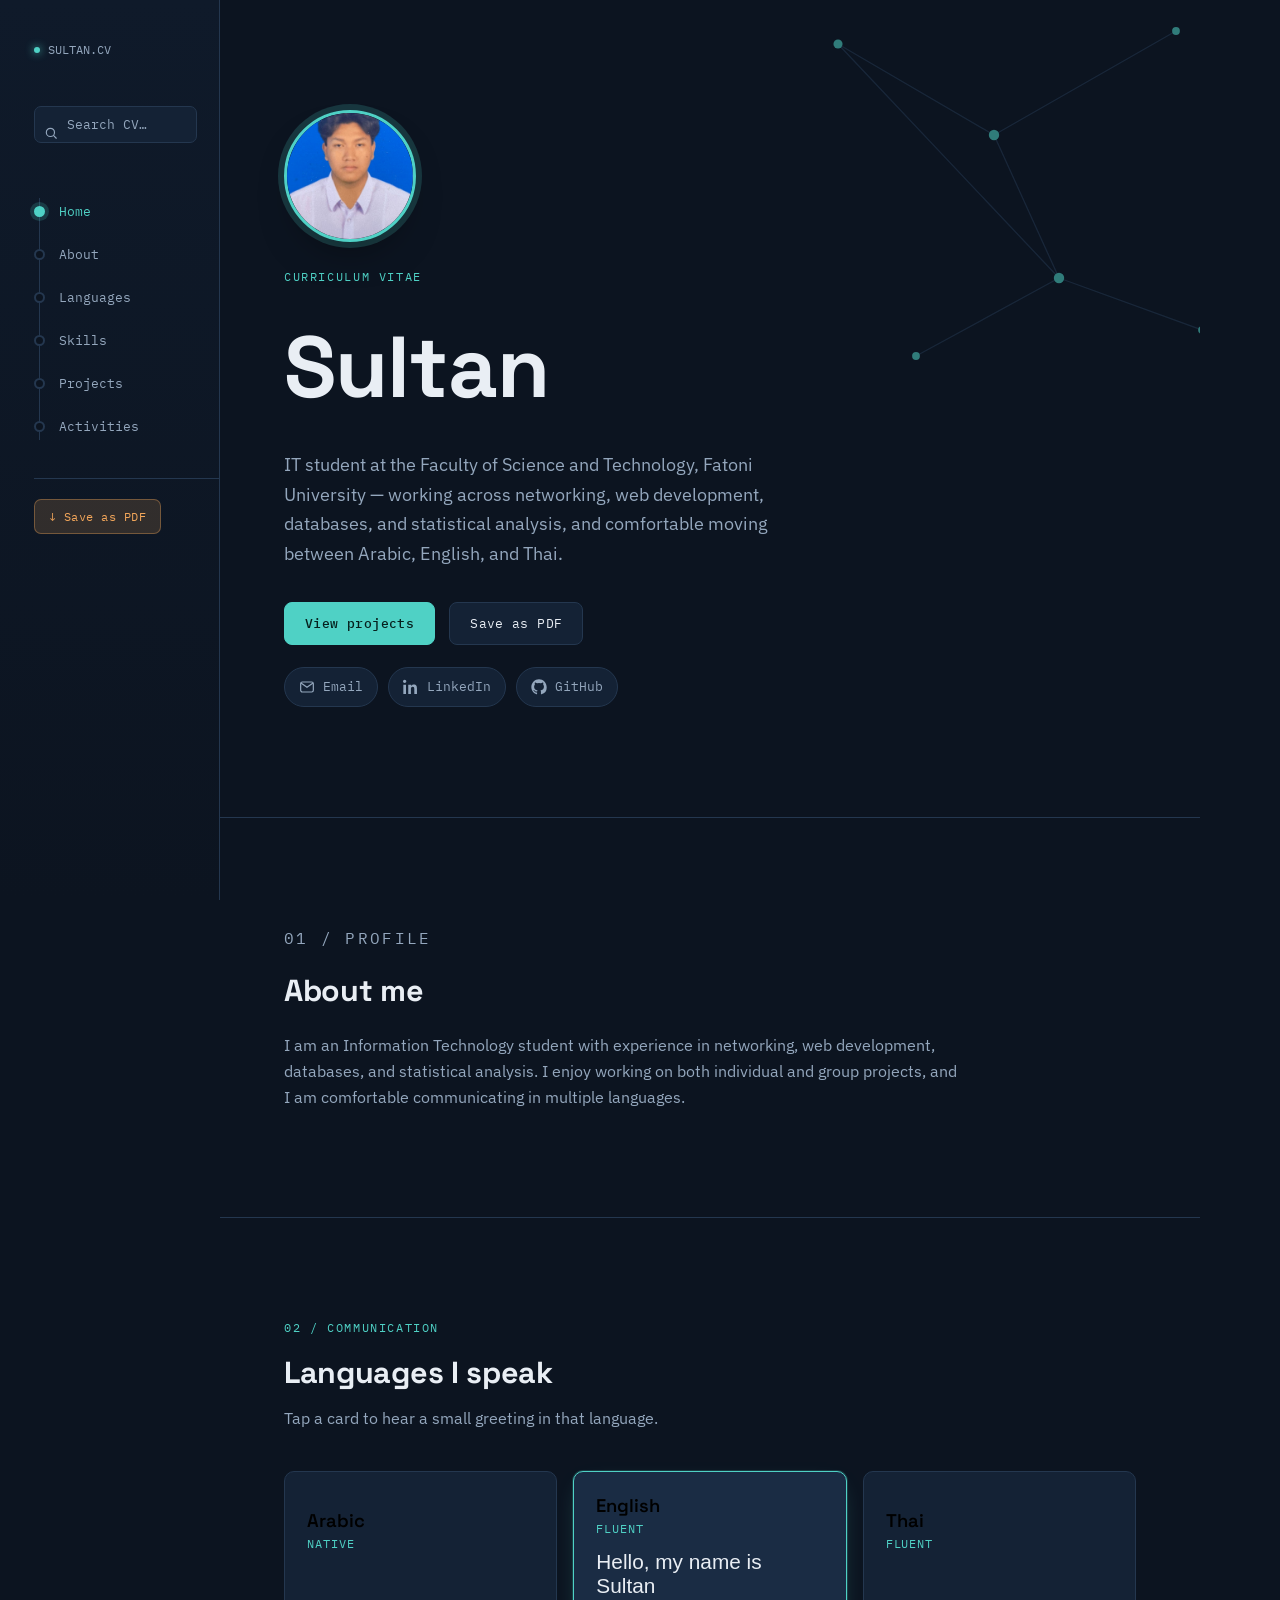
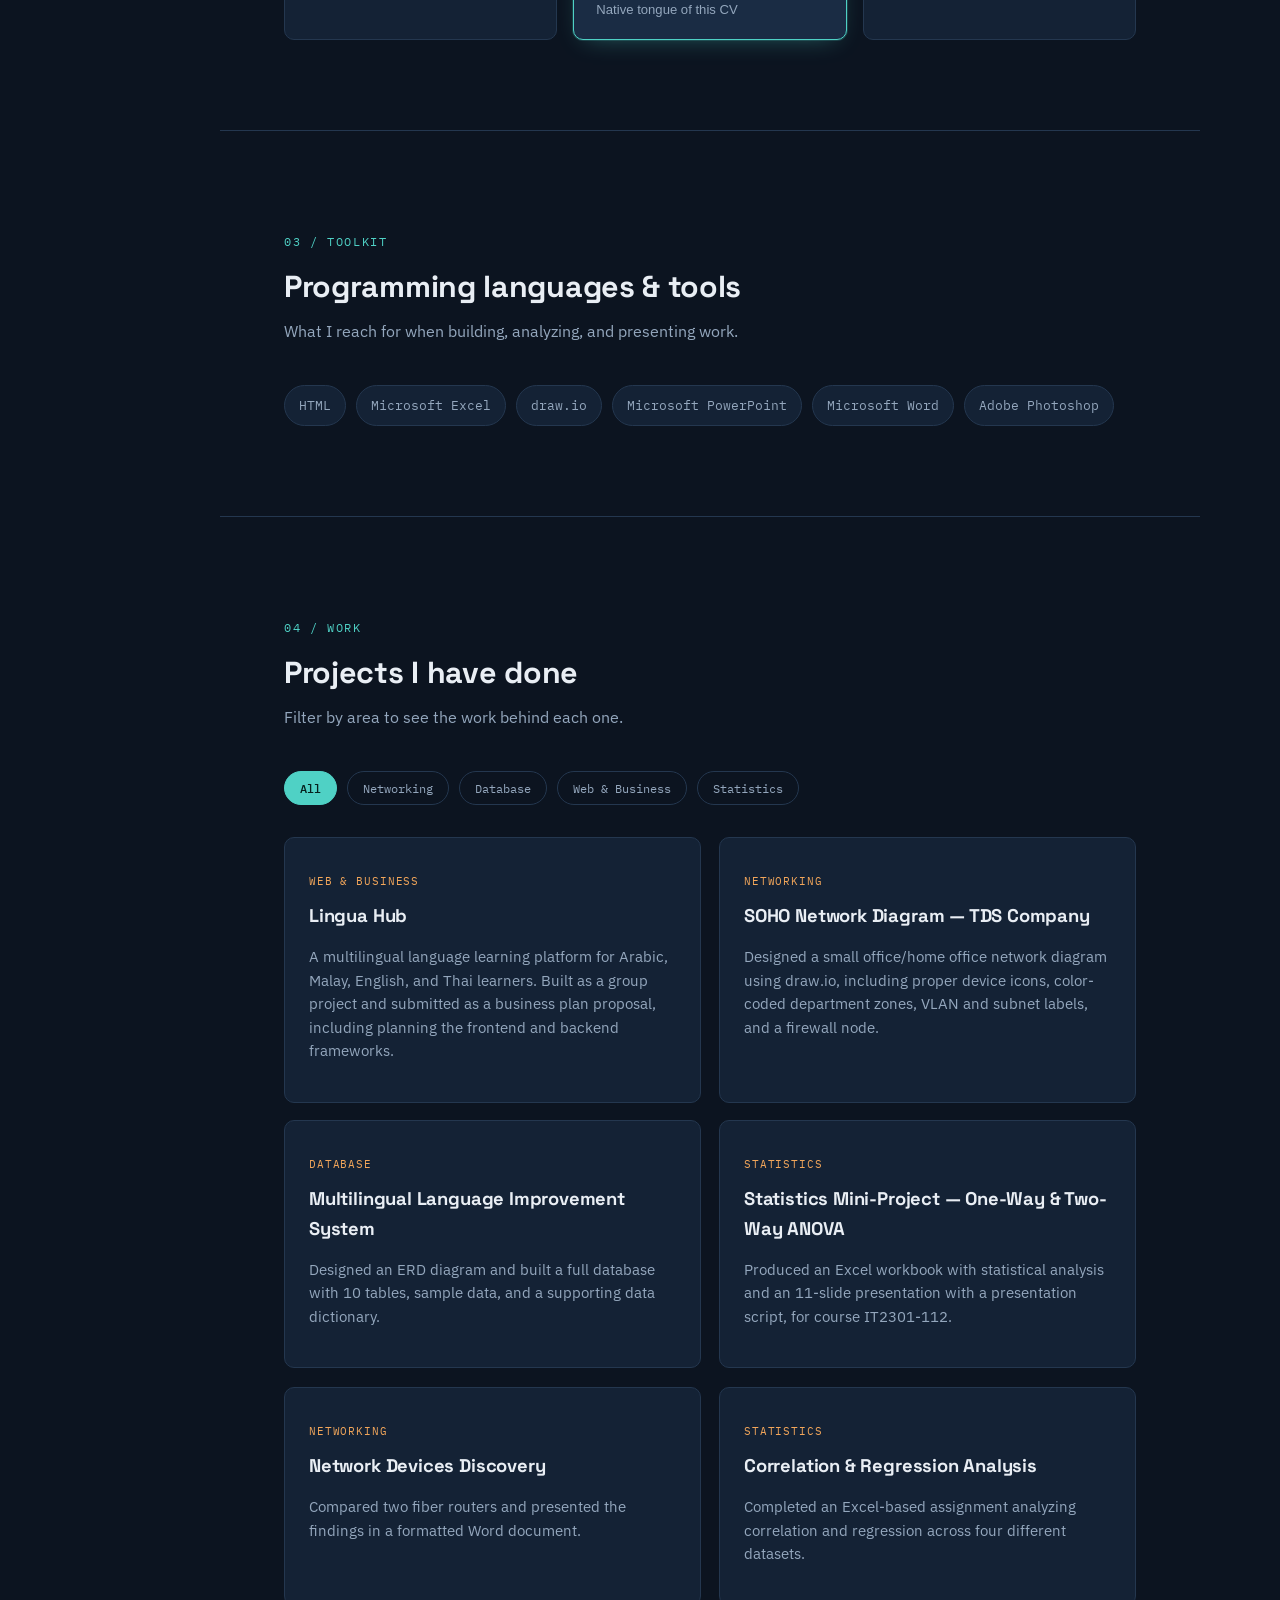
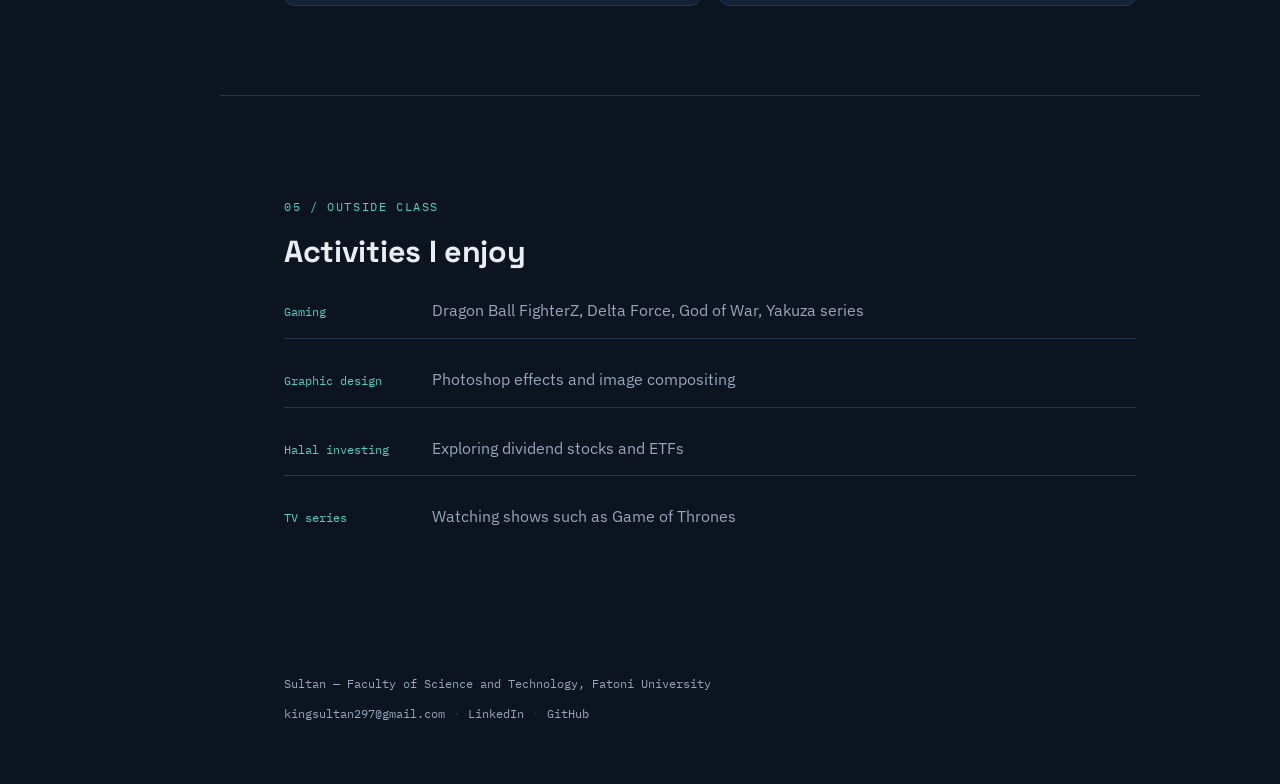
==== commit 02922d53: "Update index.html" ====
--- a/index.html
+++ b/index.html
@@ -9,31 +9,41 @@
 <meta name="robots" content="index, follow">
 <title>Sultan — IT Student, Fatoni University</title>
 
+<!-- Preconnect to Google Fonts for faster font loading -->
 <link rel="preconnect" href="https://fonts.googleapis.com">
 <link rel="preconnect" href="https://fonts.gstatic.com" crossorigin>
+<!-- Space Grotesk = display/heading font, IBM Plex Sans = body font,
+     IBM Plex Mono = nav/labels/code-style text,
+     Noto Sans Arabic/Thai = needed so the language cards render non-Latin scripts correctly -->
 <link href="https://fonts.googleapis.com/css2?family=Space+Grotesk:wght@400;500;600;700&family=IBM+Plex+Sans:wght@400;500;600&family=IBM+Plex+Mono:wght@400;500&family=Noto+Sans+Arabic:wght@500&family=Noto+Sans+Thai:wght@500&display=swap" rel="stylesheet">
 
 <style>
+  /* ============================================================
+     DESIGN TOKENS
+     Central place for colors, fonts, radius etc. Change values
+     here to re-theme the whole page.
+     ============================================================ */
   :root{
-    --bg: #0c1420;
-    --bg-soft: #0f1a2a;
-    --panel: #142235;
-    --panel-2: #1a2c44;
-    --line: #24374f;
-    --text: #e9eef4;
-    --text-dim: #94a7bd;
-    --teal: #4fd1c5;
-    --teal-dim: rgba(79,209,197,.18);
-    --amber: #f2a65a;
-    --amber-dim: rgba(242,166,90,.16);
-    --radius: 10px;
-    --display: 'Space Grotesk', sans-serif;
-    --body: 'IBM Plex Sans', sans-serif;
-    --mono: 'IBM Plex Mono', monospace;
-  }
-
+    --bg: #0c1420;            /* page background (deep navy/almost black) */
+    --bg-soft: #0f1a2a;       /* slightly lighter background for gradients */
+    --panel: #142235;         /* card/chip background */
+    --panel-2: #1a2c44;       /* active/hover card background */
+    --line: #24374f;          /* borders / dividers */
+    --text: #e9eef4;          /* primary text color */
+    --text-dim: #94a7bd;      /* secondary/muted text color */
+    --teal: #4fd1c5;          /* accent color 1 (links, active states) */
+    --teal-dim: rgba(79,209,197,.18); /* translucent teal for glows/highlights */
+    --amber: #f2a65a;         /* accent color 2 (tags, print button) */
+    --amber-dim: rgba(242,166,90,.16); /* translucent amber background */
+    --radius: 10px;           /* default corner radius for cards */
+    --display: 'Space Grotesk', sans-serif; /* headings */
+    --body: 'IBM Plex Sans', sans-serif;    /* paragraph text */
+    --mono: 'IBM Plex Mono', monospace;     /* nav, labels, tags */
+  }
+
+  /* Reset box model so padding/border don't blow out widths */
   *{ box-sizing: border-box; }
-  html{ scroll-behavior: smooth; }
+  html{ scroll-behavior: smooth; } /* smooth scroll for in-page nav clicks */
   body{
     margin:0;
     background: var(--bg);
@@ -48,6 +58,7 @@
 
   h1,h2,h3{ font-family: var(--display); margin: 0; letter-spacing: -0.01em; }
 
+  /* Small uppercase mono label used above each section title, e.g. "01 / Profile" */
   .eyebrow{
     font-family: var(--mono);
     font-size: 0.72rem;
@@ -56,16 +67,23 @@
     color: var(--teal);
   }
 
-  /* ---------- layout shell ---------- */
+  /* ============================================================
+     PAGE LAYOUT SHELL
+     Two-column CSS grid: fixed-width nav rail on the left,
+     scrollable content on the right.
+     ============================================================ */
   .shell{
     display: grid;
     grid-template-columns: 220px 1fr;
     min-height: 100vh;
   }
 
-  /* ---------- nav: network topology rail ---------- */
+  /* ============================================================
+     NAV RAIL — styled like a "network topology" line with nodes,
+     matching the IT/networking theme of the CV.
+     ============================================================ */
   .rail{
-    position: sticky;
+    position: sticky;   /* stays in view while page scrolls */
     top: 0;
     height: 100vh;
     padding: 40px 0 40px 34px;
@@ -79,15 +97,79 @@
     margin-bottom: 46px;
     display:flex; align-items:center; gap:8px;
   }
+  /* Small glowing dot next to the brand name, like a status/online indicator */
   .rail-brand .dot{ width:6px; height:6px; border-radius:50%; background: var(--teal); box-shadow: 0 0 8px var(--teal); }
 
+  /* ---------- search bar in the nav rail ---------- */
+  .rail-search{
+    position: relative;
+    margin-bottom: 30px;
+    padding-right: 22px; /* leave room for .rail's own left padding on the right edge */
+  }
+  .search-icon{
+    position: absolute;
+    left: 10px; top: 50%;
+    width: 14px; height: 14px;
+    transform: translateY(-50%);
+    color: var(--text-dim);
+    pointer-events: none;
+  }
+  .search-input{
+    width: 100%;
+    font-family: var(--mono);
+    font-size: .8rem;
+    color: var(--text);
+    background: var(--panel);
+    border: 1px solid var(--line);
+    border-radius: 7px;
+    padding: 9px 10px 9px 32px;
+    outline: none;
+    transition: border-color .2s ease, box-shadow .2s ease, background .2s ease;
+  }
+  .search-input::placeholder{ color: var(--text-dim); }
+  .search-input:focus{
+    border-color: var(--teal);
+    background: var(--panel-2);
+    box-shadow: 0 0 0 3px var(--teal-dim);
+  }
+  /* Remove the default browser "clear" (x) icon so it doesn't clash with the custom styling */
+  .search-input::-webkit-search-cancel-button{ display: none; }
+  .search-count{
+    display: block;
+    margin-top: 6px;
+    font-family: var(--mono);
+    font-size: .68rem;
+    color: var(--text-dim);
+    min-height: 1em; /* reserve space so layout doesn't jump when text appears */
+  }
+  .search-count.no-results{ color: var(--amber); }
+  /* Highlighted matches injected by JS as <mark class="search-hit"> */
+  mark.search-hit{
+    background: var(--teal-dim);
+    color: var(--teal);
+    border-radius: 3px;
+    padding: 0 1px;
+  }
+  /* The single match currently scrolled-to gets a stronger highlight + pulse */
+  mark.search-hit.current{
+    background: var(--teal);
+    color: #06201d;
+    animation: hitPulse 1s ease;
+  }
+  @keyframes hitPulse{
+    0%{ box-shadow: 0 0 0 0 var(--teal-dim); }
+    100%{ box-shadow: 0 0 0 6px transparent; }
+  }
+
   .topo{ position: relative; }
+  /* Vertical line running behind the nav buttons, forming the "wire" that connects the nodes */
   .topo-line{
     position: absolute;
     left: 5px; top: 8px; bottom: 8px;
     width: 1px;
     background: var(--line);
   }
+  /* Each nav button = one row with a circular "node" + label text */
   .node-btn{
     position: relative;
     display: flex;
@@ -110,22 +192,30 @@
     background: var(--bg);
     border: 2px solid var(--line);
     transition: all .25s ease;
-    z-index: 1;
+    z-index: 1; /* sit above the connecting line */
   }
   .node-btn:hover{ color: var(--text); }
-  .node-btn:hover .node{ border-color: var(--teal); }
+  .node-btn:hover .node{ border-color: var(--teal); transform: scale(1.2); }
+  /* Applied via JS (IntersectionObserver) to whichever section is currently in view */
   .node-btn.active{ color: var(--teal); }
   .node-btn.active .node{
     border-color: var(--teal);
     background: var(--teal);
-    box-shadow: 0 0 0 4px var(--teal-dim);
-  }
+    box-shadow: 0 0 0 4px var(--teal-dim); /* glow ring around the active node */
+    animation: nodeBeat 1.8s ease-in-out infinite; /* gentle heartbeat on the current section's node */
+  }
+  @keyframes nodeBeat{
+    0%,100%{ box-shadow: 0 0 0 4px var(--teal-dim); }
+    50%{ box-shadow: 0 0 0 7px var(--teal-dim); }
+  }
+  @media (prefers-reduced-motion: reduce){ .node-btn.active .node{ animation: none; } }
 
   .rail-foot{
     margin-top: 30px;
     padding-top: 20px;
     border-top: 1px solid var(--line);
   }
+  /* "Save as PDF" button — triggers the browser's native print dialog (see print styles below) */
   .print-btn{
     font-family: var(--mono);
     font-size: 0.75rem;
@@ -139,11 +229,12 @@
   }
   .print-btn:hover{ background: rgba(242,166,90,.28); }
 
-  /* mobile nav */
+  /* Placeholder for a possible mobile hamburger toggle (currently unused; nav collapses via media query instead) */
   .rail-toggle{ display:none; }
 
-  main{ min-width: 0; }
-
+  main{ min-width: 0; } /* min-width:0 prevents grid children from overflowing on narrow screens */
+
+  /* Shared section spacing/width + divider between sections */
   section{
     padding: 90px 64px;
     max-width: 980px;
@@ -151,41 +242,90 @@
   }
   section:last-of-type{ border-bottom: none; }
 
-  /* ---------- hero ---------- */
+  /* ============================================================
+     HERO / HOME SECTION
+     ============================================================ */
   #home{
     position: relative;
     padding-top: 110px;
     padding-bottom: 110px;
-    overflow: hidden;
-  }
+    overflow: hidden; /* clips the decorative graph SVG so it doesn't cause scrollbars */
+  }
+  /* Decorative network-graph SVG in the top-right corner, echoing the nav rail's topology look */
   .hero-graph{
     position: absolute;
     top: -60px; right: -80px;
     width: 520px; height: 520px;
     opacity: 0.55;
-    pointer-events: none;
+    pointer-events: none; /* purely decorative, shouldn't intercept clicks */
   }
   .hero-graph circle{ fill: var(--teal); }
   .hero-graph line{ stroke: var(--line); stroke-width: 1; }
+  /* Pulsing animation on each node circle to look like a "live" network */
   .hero-graph .pulse{ animation: pulse 3.2s ease-in-out infinite; }
   @keyframes pulse{
     0%,100%{ opacity: .4; r:3; }
     50%{ opacity: 1; r:4.5; }
   }
-  @media (prefers-reduced-motion: reduce){ .hero-graph .pulse{ animation: none; } }
+  /* Slow ambient drift on the whole graph so it never feels perfectly static */
+  .hero-graph{ animation: drift 18s ease-in-out infinite; }
+  @keyframes drift{
+    0%,100%{ transform: translate(0,0) rotate(0deg); }
+    50%{ transform: translate(-6px,6px) rotate(1.2deg); }
+  }
+  /* Respect users who prefer less motion */
+  @media (prefers-reduced-motion: reduce){ .hero-graph .pulse, .hero-graph{ animation: none; } }
+
+  /* Circular profile photo shown above the name in the hero section */
+  .hero-photo{
+    width: 132px;
+    height: 132px;
+    border-radius: 50%;
+    overflow: hidden;
+    border: 3px solid var(--teal);
+    box-shadow: 0 0 0 6px var(--teal-dim), 0 20px 40px -20px rgba(0,0,0,.6);
+    margin-bottom: 26px;
+    position: relative;
+    z-index: 1;
+    animation: heroIn .7s ease both;
+  }
+  .hero-photo img{
+    width: 100%;
+    height: 100%;
+    object-fit: cover;
+    display: block;
+  }
+  @media (prefers-reduced-motion: reduce){ .hero-photo{ animation: none; } }
 
   .hero-name{
-    font-size: clamp(3rem, 8vw, 5.4rem);
+    font-size: clamp(3rem, 8vw, 5.4rem); /* fluid type: scales with viewport, capped both ends */
     font-weight: 700;
     position: relative;
-    z-index: 1;
-  }
+    z-index: 1; /* sit above the decorative SVG */
+    /* Slow gradient sheen sweeping across the name for a subtle "alive" feel */
+    background: linear-gradient(100deg, var(--text) 30%, var(--teal) 45%, var(--text) 60%);
+    background-size: 220% auto;
+    background-clip: text;
+    -webkit-background-clip: text;
+    -webkit-text-fill-color: transparent;
+    animation: heroIn .7s ease both, sheen 6s ease-in-out .7s infinite;
+  }
+  @keyframes sheen{
+    0%{ background-position: 0% center; }
+    50%{ background-position: 100% center; }
+    100%{ background-position: 0% center; }
+  }
+  @supports not (background-clip: text){
+    .hero-name{ -webkit-text-fill-color: initial; background: none; color: var(--text); }
+  }
+
   .hero-role{
     font-size: 1.15rem;
     color: var(--text-dim);
     margin-top: 14px;
-    max-width: 46ch;
+    max-width: 46ch; /* line-length cap for readability */
     position: relative; z-index:1;
+    animation: heroIn .7s ease .12s both;
   }
   .hero-cta{
     margin-top: 34px;
@@ -193,7 +333,51 @@
     gap: 14px;
     flex-wrap: wrap;
     position: relative; z-index:1;
-  }
+    animation: heroIn .7s ease .22s both;
+  }
+
+  /* Row of contact/social links under the hero CTAs */
+  .social-row{
+    margin-top: 22px;
+    display: flex;
+    gap: 10px;
+    flex-wrap: wrap;
+    position: relative; z-index: 1;
+    animation: heroIn .7s ease .3s both;
+  }
+  .social-link{
+    display: inline-flex;
+    align-items: center;
+    gap: 8px;
+    font-family: var(--mono);
+    font-size: .8rem;
+    color: var(--text-dim);
+    text-decoration: none;
+    padding: 9px 14px;
+    border-radius: 999px;
+    border: 1px solid var(--line);
+    background: var(--panel);
+    transition: color .2s ease, border-color .2s ease, transform .2s ease, background .2s ease;
+  }
+  .social-link svg{ width: 16px; height: 16px; flex: 0 0 auto; }
+  .social-link:hover{
+    color: var(--teal);
+    border-color: var(--teal);
+    background: var(--panel-2);
+    transform: translateY(-2px);
+  }
+  .social-link:active{ transform: scale(.96); }
+  @media (prefers-reduced-motion: reduce){ .social-row{ animation: none; } }
+  /* Simple fade-up entrance used by the hero elements above */
+  @keyframes heroIn{
+    from{ opacity: 0; transform: translateY(14px); }
+    to{ opacity: 1; transform: translateY(0); }
+  }
+  #home .eyebrow{ animation: heroIn .6s ease both; }
+  @media (prefers-reduced-motion: reduce){
+    .hero-name, .hero-role, .hero-cta, #home .eyebrow{ animation: none; }
+  }
+  /* Generic button style reused across the page (hero CTAs, print button variant, etc.) */
   .btn{
     font-family: var(--mono);
     font-size: 0.82rem;
@@ -207,6 +391,7 @@
     transition: all .2s ease;
     display:inline-flex; align-items:center; gap:8px;
   }
+  /* Filled/primary variant for the main call-to-action */
   .btn.primary{
     background: var(--teal);
     color: #06201d;
@@ -214,8 +399,36 @@
     font-weight: 500;
   }
   .btn.primary:hover{ background: #6fe0d5; }
-  .btn:hover{ border-color: var(--teal); color: var(--teal); }
-
+  .btn:hover{ border-color: var(--teal); color: var(--teal); transform: translateY(-1px); }
+  /* Tactile "press" feedback on click for every button on the page */
+  .btn:active, .print-btn:active, .filter-btn:active, .node-btn:active, .lang-card:active{
+    transform: scale(.96);
+  }
+  .btn{ transform: translateY(0); }
+
+  /* ============================================================
+     SCROLL-REVEAL SYSTEM
+     Elements with the .reveal class start hidden/offset; JS adds
+     .in-view (via IntersectionObserver) once they scroll into
+     frame, which triggers this fade+rise transition.
+     ============================================================ */
+  .reveal{
+    opacity: 0;
+    transform: translateY(22px);
+    transition: opacity .6s ease, transform .6s ease;
+  }
+  .reveal.in-view{
+    opacity: 1;
+    transform: translateY(0);
+  }
+  /* Stagger children of a revealed group (project cards, chips, activity rows)
+     using a CSS custom property set per-item by JS (--d = delay index) */
+  .reveal.stagger{ transition-delay: calc(var(--d, 0) * 70ms); }
+  @media (prefers-reduced-motion: reduce){
+    .reveal{ opacity: 1; transform: none; transition: none; }
+  }
+
+  /* Standard section heading + optional sub-description used across all sections */
   h2.section-title{
     font-size: 1.9rem;
     margin-bottom: 8px;
@@ -226,13 +439,19 @@
     max-width: 60ch;
   }
 
-  /* ---------- about ---------- */
+  /* ============================================================
+     ABOUT SECTION
+     ============================================================ */
   #about p{ max-width: 68ch; color: var(--text-dim); font-size: 1.02rem; }
 
-  /* ---------- languages ---------- */
+  /* ============================================================
+     LANGUAGES SECTION
+     Interactive cards: clicking one reveals a greeting phrase
+     in that language (logic lives in the <script> below).
+     ============================================================ */
   .lang-grid{
     display: grid;
-    grid-template-columns: repeat(auto-fit, minmax(200px, 1fr));
+    grid-template-columns: repeat(auto-fit, minmax(200px, 1fr)); /* responsive card grid, no media query needed */
     gap: 16px;
   }
   .lang-card{
@@ -245,32 +464,60 @@
     text-align: left;
   }
   .lang-card:hover{ border-color: var(--teal); transform: translateY(-2px); }
-  .lang-card.active{ border-color: var(--teal); background: var(--panel-2); }
+  /* Toggled on by JS when the card is the currently selected language */
+  .lang-card.active{
+    border-color: var(--teal);
+    background: var(--panel-2);
+    box-shadow: 0 0 0 1px var(--teal-dim), 0 8px 24px -12px rgba(79,209,197,.45); /* soft glow when expanded */
+  }
   .lang-name{ font-family: var(--display); font-size: 1.15rem; font-weight: 600; }
   .lang-level{ font-family: var(--mono); font-size: .72rem; color: var(--teal); text-transform: uppercase; letter-spacing: .08em; margin-top: 4px; }
+  /* Filled in dynamically by JS with the greeting text for the selected language */
   .lang-phrase{
     margin-top: 14px;
     font-size: 1.3rem;
-    min-height: 1.6em;
+    min-height: 1.6em; /* reserves space so layout doesn't jump when text is injected */
     color: var(--text);
-  }
+    opacity: 0;
+    transform: translateY(6px);
+    transition: opacity .35s ease, transform .35s ease;
+  }
+  /* JS adds .show right after setting the text, triggering this fade/slide-in */
+  .lang-phrase.show{ opacity: 1; transform: translateY(0); }
+  .lang-meaning{ transition: opacity .35s ease .05s; opacity: 0; }
+  .lang-meaning.show{ opacity: 1; }
+  /* Right-to-left script support for Arabic */
   .lang-phrase[lang="ar"]{ font-family: 'Noto Sans Arabic', sans-serif; direction: rtl; }
   .lang-phrase[lang="th"]{ font-family: 'Noto Sans Thai', sans-serif; }
   .lang-meaning{ font-size: .82rem; color: var(--text-dim); margin-top: 4px; }
 
-  /* ---------- skills ---------- */
+  /* ============================================================
+     SKILLS SECTION — simple pill/chip list, no interactivity
+     ============================================================ */
   .chip-row{ display:flex; flex-wrap: wrap; gap: 10px; }
   .chip{
     font-family: var(--mono);
     font-size: .82rem;
     padding: 9px 14px;
-    border-radius: 999px;
+    border-radius: 999px; /* fully rounded pill shape */
     border: 1px solid var(--line);
     color: var(--text-dim);
     background: var(--panel);
-  }
-
-  /* ---------- projects ---------- */
+    transition: border-color .2s ease, color .2s ease, transform .2s ease, background .2s ease;
+  }
+  /* Small lift + accent color on hover so the toolkit list feels tactile even without JS */
+  .chip:hover{
+    border-color: var(--teal);
+    color: var(--text);
+    background: var(--panel-2);
+    transform: translateY(-2px);
+  }
+
+  /* ============================================================
+     PROJECTS SECTION
+     Filterable grid: filter buttons toggle .hidden on cards
+     whose data-cat doesn't match the selected filter (JS below).
+     ============================================================ */
   .filters{
     display:flex; flex-wrap: wrap; gap: 10px;
     margin-bottom: 32px;
@@ -286,17 +533,24 @@
     cursor: pointer;
     transition: all .2s ease;
   }
-  .filter-btn:hover{ color: var(--text); border-color: var(--teal); }
+  .filter-btn:hover{ color: var(--text); border-color: var(--teal); transform: translateY(-1px); }
+  /* Currently selected filter ("All", "Networking", etc.) */
   .filter-btn.active{
     background: var(--teal);
     border-color: var(--teal);
     color: #06201d;
     font-weight: 500;
+    animation: filterPop .25s ease; /* little pop the moment a filter becomes active */
+  }
+  @keyframes filterPop{
+    0%{ transform: scale(.9); }
+    60%{ transform: scale(1.05); }
+    100%{ transform: scale(1); }
   }
 
   .project-grid{
     display: grid;
-    grid-template-columns: repeat(auto-fill, minmax(280px, 1fr));
+    grid-template-columns: repeat(auto-fill, minmax(280px, 1fr)); /* responsive card grid */
     gap: 18px;
   }
   .project-card{
@@ -304,10 +558,24 @@
     border: 1px solid var(--line);
     border-radius: var(--radius);
     padding: 24px;
-    transition: border-color .2s ease, transform .2s ease;
-  }
-  .project-card:hover{ border-color: var(--teal); transform: translateY(-3px); }
+    transition: border-color .2s ease, transform .2s ease, opacity .3s ease;
+  }
+  .project-card:hover{ border-color: var(--teal); transform: translateY(-3px) scale(1.01); }
+  /* Filtering now animates out (fade+shrink) before being removed from layout,
+     instead of vanishing instantly with display:none. JS toggles .filtering-out
+     first, then applies .hidden after the transition finishes. */
+  .project-card.filtering-out{ opacity: 0; transform: scale(.94); }
   .project-card.hidden{ display: none; }
+  /* Entrance animation for cards as the Projects section scrolls into view */
+  @keyframes cardIn{
+    from{ opacity: 0; transform: translateY(18px) scale(.98); }
+    to{ opacity: 1; transform: translateY(0) scale(1); }
+  }
+  .project-card.card-in{ animation: cardIn .5s ease both; }
+  @media (prefers-reduced-motion: reduce){
+    .project-card.card-in{ animation: none; }
+    .filter-btn.active{ animation: none; }
+  }
   .project-tag{
     font-family: var(--mono);
     font-size: .68rem;
@@ -318,7 +586,9 @@
   .project-title{ font-family: var(--display); font-size: 1.15rem; margin: 8px 0 10px; }
   .project-desc{ color: var(--text-dim); font-size: .92rem; }
 
-  /* ---------- activities ---------- */
+  /* ============================================================
+     ACTIVITIES SECTION — simple label/value rows
+     ============================================================ */
   .activity-list{ display:flex; flex-direction:column; gap: 14px; }
   .activity-row{
     display:flex; gap: 18px; align-items: baseline;
@@ -326,7 +596,7 @@
     border-bottom: 1px solid var(--line);
   }
   .activity-row:last-child{ border-bottom:none; }
-  .activity-label{ font-family: var(--mono); font-size: .75rem; color: var(--teal); flex: 0 0 130px; }
+  .activity-label{ font-family: var(--mono); font-size: .75rem; color: var(--teal); flex: 0 0 130px; } /* fixed-width label column */
   .activity-detail{ color: var(--text-dim); }
 
   footer{
@@ -335,10 +605,27 @@
     font-family: var(--mono);
     font-size: .78rem;
   }
-
-  /* ---------- responsive ---------- */
+  .footer-links{
+    margin-top: 10px;
+    display: flex;
+    gap: 8px;
+    flex-wrap: wrap;
+    align-items: center;
+  }
+  .footer-links a{
+    color: var(--text-dim);
+    text-decoration: none;
+    transition: color .2s ease;
+  }
+  .footer-links a:hover{ color: var(--teal); }
+  .footer-links span{ color: var(--line); }
+
+  /* ============================================================
+     RESPONSIVE — collapse the sidebar rail into a horizontal
+     scrollable top bar on narrower screens (tablets/phones).
+     ============================================================ */
   @media (max-width: 860px){
-    .shell{ grid-template-columns: 1fr; }
+    .shell{ grid-template-columns: 1fr; } /* single column layout */
     .rail{
       position: sticky;
       top: 0;
@@ -347,23 +634,29 @@
       padding: 16px 20px;
       border-right: none;
       border-bottom: 1px solid var(--line);
-      z-index: 10;
+      z-index: 10; /* stay above page content while scrolling */
     }
     .rail-brand{ margin-bottom: 12px; }
-    .topo{ display: flex; overflow-x: auto; gap: 4px; }
-    .topo-line{ display:none; }
+    .rail-search{ margin-bottom: 12px; padding-right: 0; }
+    .topo{ display: flex; overflow-x: auto; gap: 4px; } /* horizontally scrollable nav on mobile */
+    .topo-line{ display:none; } /* the vertical connector line doesn't make sense horizontally */
     .node-btn{ width: auto; padding: 8px 10px; white-space: nowrap; }
-    .rail-foot{ display:none; }
+    .rail-foot{ display:none; } /* hide the "Save as PDF" button on mobile to save space */
     section{ padding: 56px 22px; }
-    .hero-graph{ display:none; }
-  }
-
+    .hero-graph{ display:none; } /* decorative graphic removed on small screens */
+    .hero-photo{ width: 104px; height: 104px; }
+  }
+
+  /* ============================================================
+     PRINT STYLES — used when the user clicks "Save as PDF"
+     (calls window.print(), browser then applies these rules)
+     ============================================================ */
   @media print{
-    .rail{ display:none; }
+    .rail{ display:none; }              /* no need for nav in a printed/PDF doc */
     .shell{ grid-template-columns: 1fr; }
-    body{ background: #fff; color: #111; }
+    body{ background: #fff; color: #111; } /* switch to light theme for printing */
     section{ border-bottom: none; padding: 20px 0; }
-    .btn, .filters, .print-btn{ display:none; }
+    .btn, .filters, .print-btn{ display:none; } /* hide interactive-only controls */
   }
 </style>
 </head>
@@ -374,8 +667,18 @@
   <!-- ============ NAV RAIL (network topology) ============ -->
   <nav class="rail" aria-label="Section navigation">
     <div class="rail-brand"><span class="dot"></span> SULTAN.CV</div>
+
+    <!-- Live search: highlights matching text anywhere in the page (JS at bottom) -->
+    <div class="rail-search">
+      <svg class="search-icon" viewBox="0 0 24 24" fill="none" stroke="currentColor" stroke-width="2" stroke-linecap="round"><circle cx="11" cy="11" r="7"></circle><line x1="21" y1="21" x2="16.65" y2="16.65"></line></svg>
+      <input type="search" id="siteSearch" class="search-input" placeholder="Search CV…" aria-label="Search this CV" autocomplete="off">
+      <span id="searchCount" class="search-count" aria-live="polite"></span>
+    </div>
+
     <div class="topo">
+      <!-- Decorative vertical "wire" connecting the node buttons below -->
       <div class="topo-line" aria-hidden="true"></div>
+      <!-- data-target must match the id of the section each button scrolls to -->
       <button class="node-btn" data-target="home"><span class="node"></span>Home</button>
       <button class="node-btn" data-target="about"><span class="node"></span>About</button>
       <button class="node-btn" data-target="languages"><span class="node"></span>Languages</button>
@@ -384,21 +687,25 @@
       <button class="node-btn" data-target="activities"><span class="node"></span>Activities</button>
     </div>
     <div class="rail-foot">
-      <button class="print-btn" onclick="window.print()">↓ Save as PDF</button>
+      <!-- Opens the browser print dialog; user can choose "Save as PDF" as the destination -->
+      <button type="button" class="print-btn" onclick="window.print()">↓ Save as PDF</button>
     </div>
   </nav>
 
   <main>
 
-    <!-- ============ HOME ============ -->
+    <!-- ============ HOME / HERO ============ -->
     <section id="home">
+      <!-- Purely decorative animated network-graph illustration, hidden from screen readers -->
       <svg class="hero-graph" viewBox="0 0 400 400" aria-hidden="true">
+        <!-- Connecting edges between nodes -->
         <line x1="60" y1="80" x2="180" y2="150"></line>
         <line x1="180" y1="150" x2="320" y2="70"></line>
         <line x1="180" y1="150" x2="230" y2="260"></line>
         <line x1="230" y1="260" x2="120" y2="320"></line>
         <line x1="230" y1="260" x2="340" y2="300"></line>
         <line x1="60" y1="80" x2="230" y2="260"></line>
+        <!-- Pulsing node dots; staggered animation-delay creates a "traveling signal" effect -->
         <circle class="pulse" cx="60" cy="80" r="3.5"></circle>
         <circle class="pulse" cx="180" cy="150" r="4" style="animation-delay:.5s"></circle>
         <circle class="pulse" cx="320" cy="70" r="3" style="animation-delay:1s"></circle>
@@ -407,12 +714,37 @@
         <circle class="pulse" cx="340" cy="300" r="3" style="animation-delay:2.5s"></circle>
       </svg>
 
+      <div class="hero-photo">
+        <img src="[data-uri]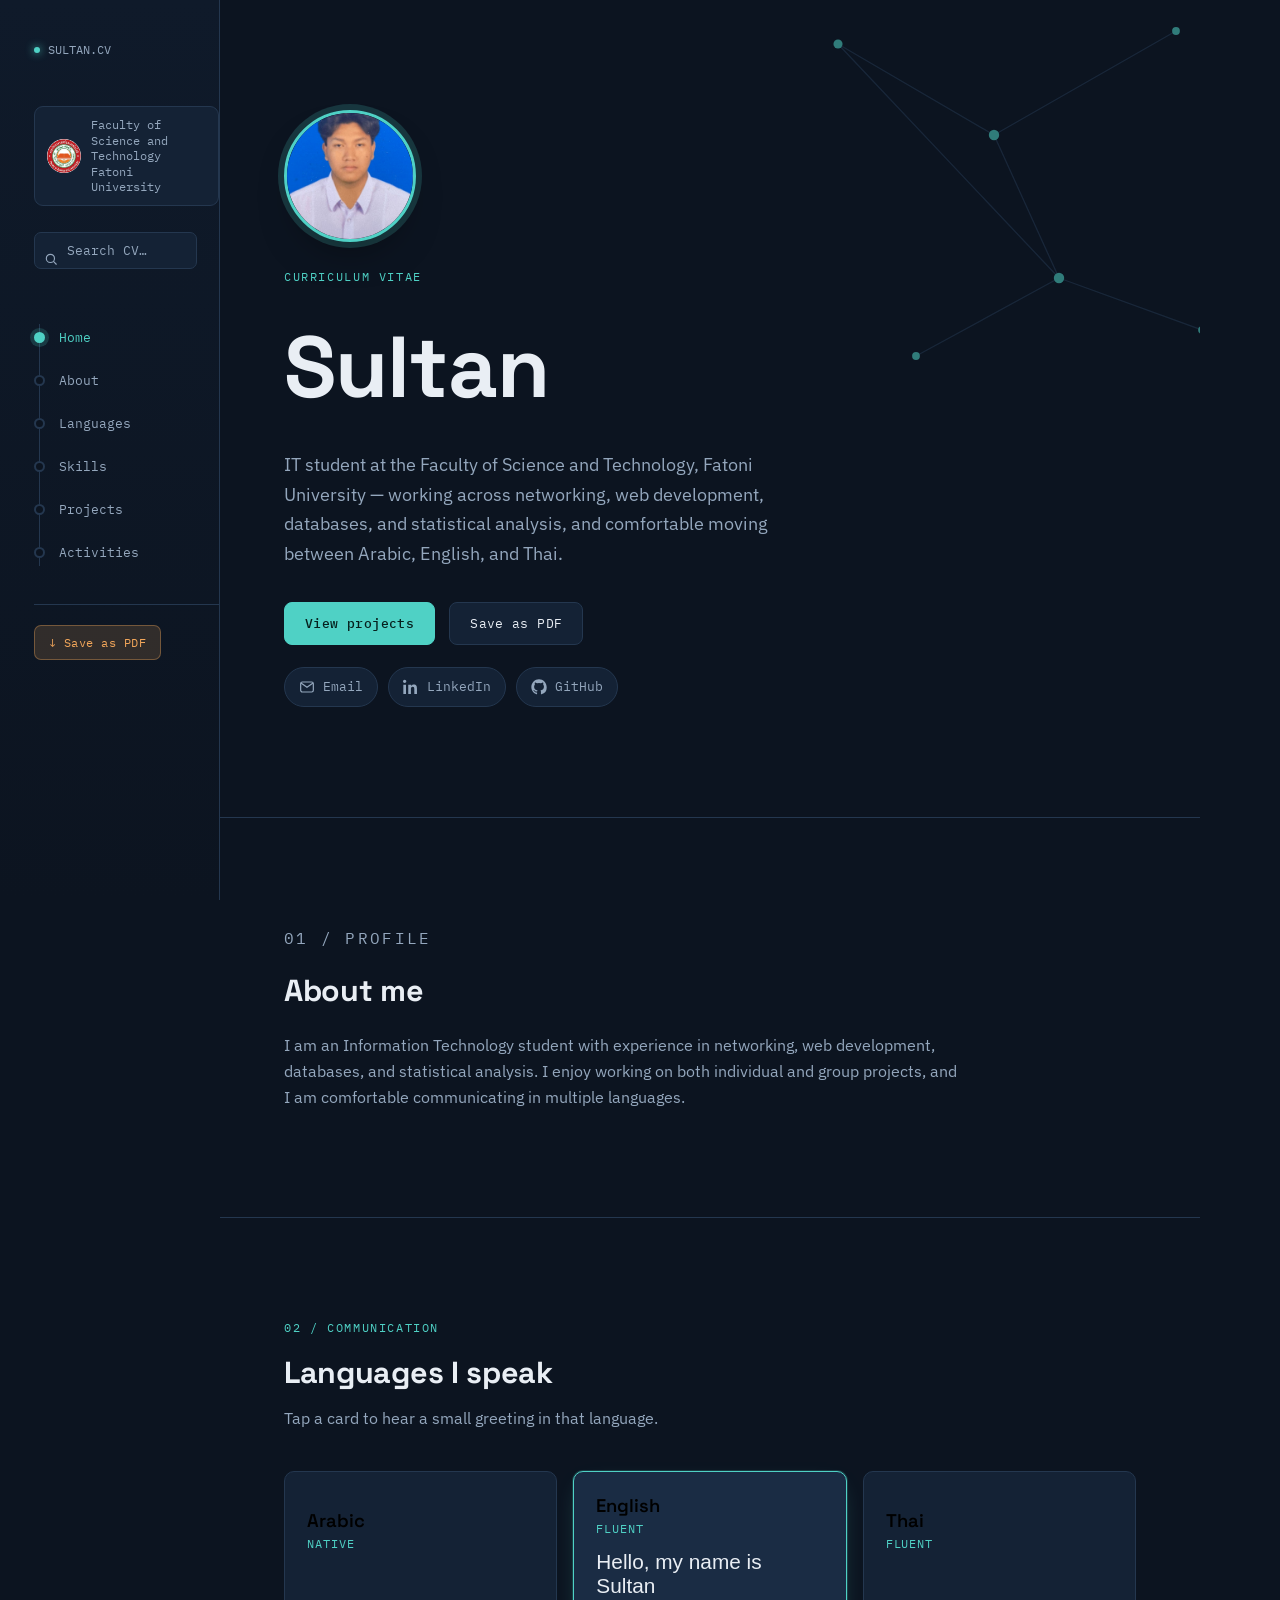
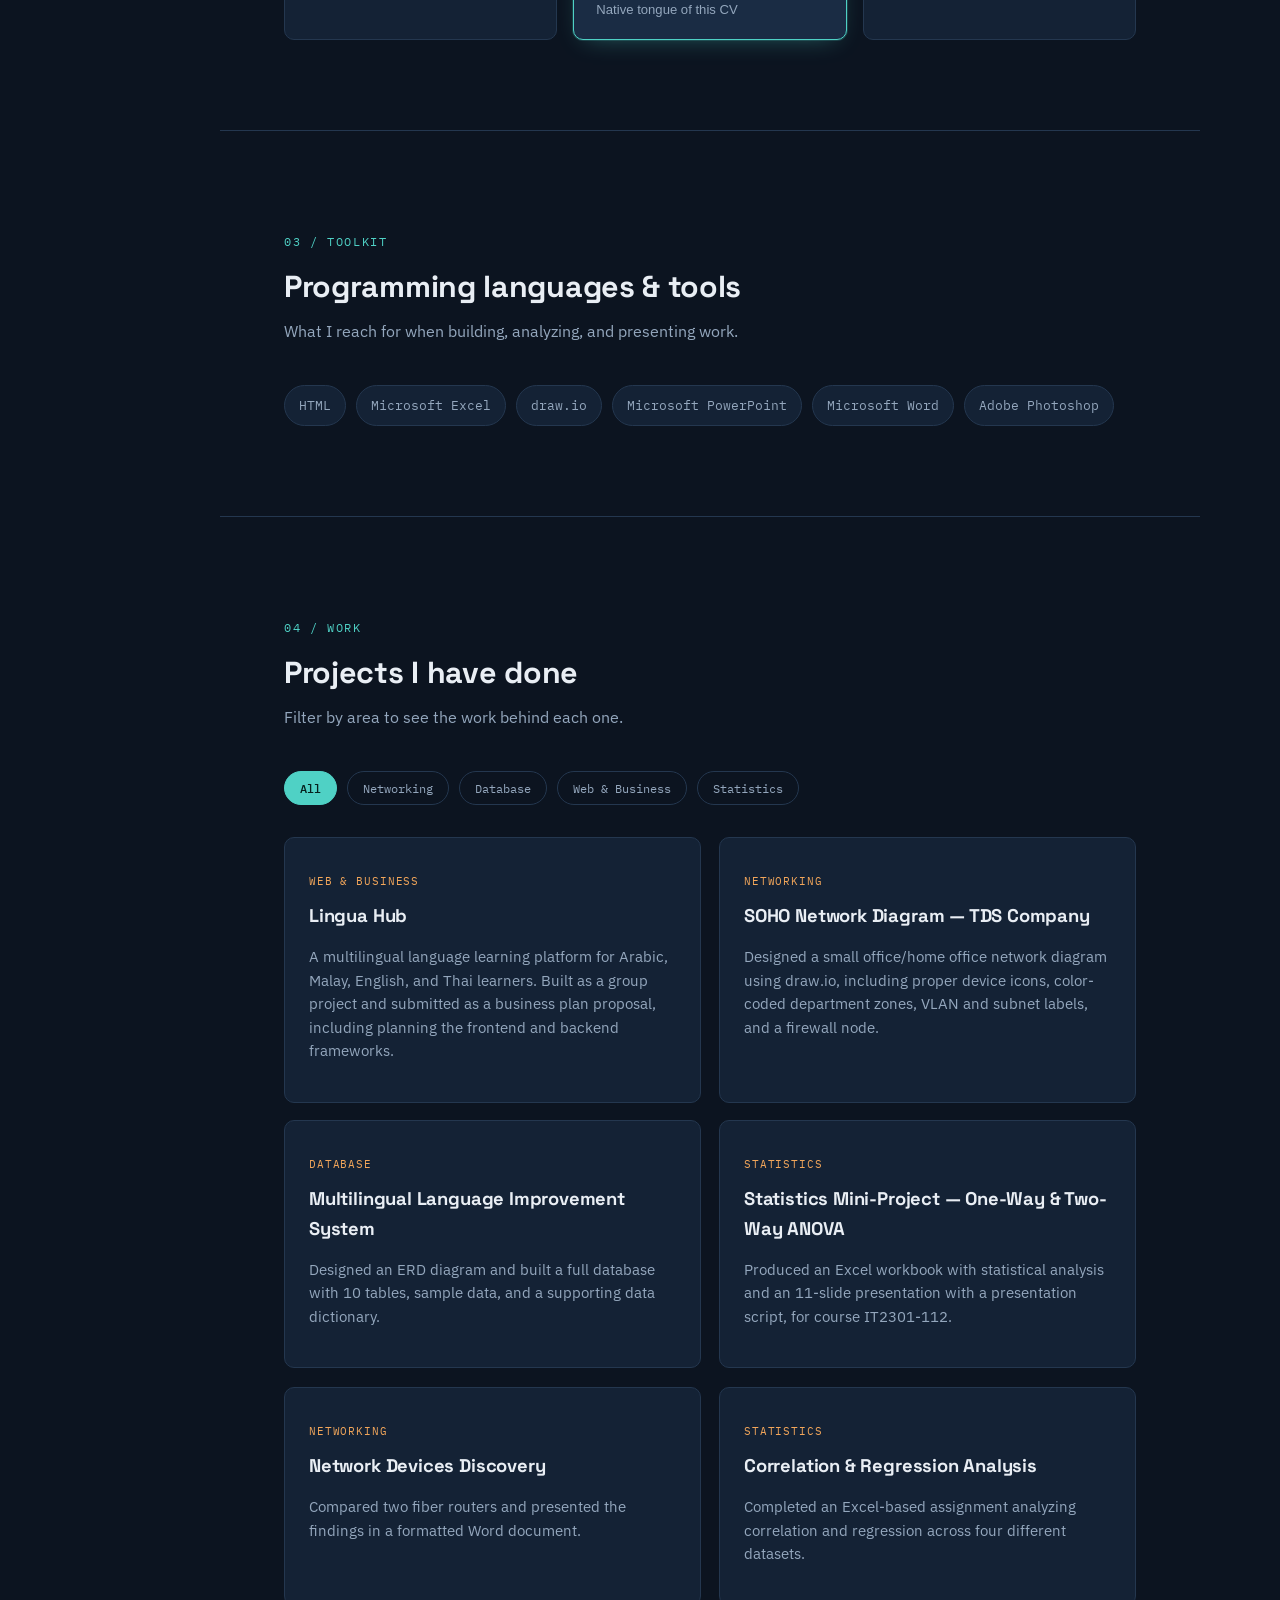
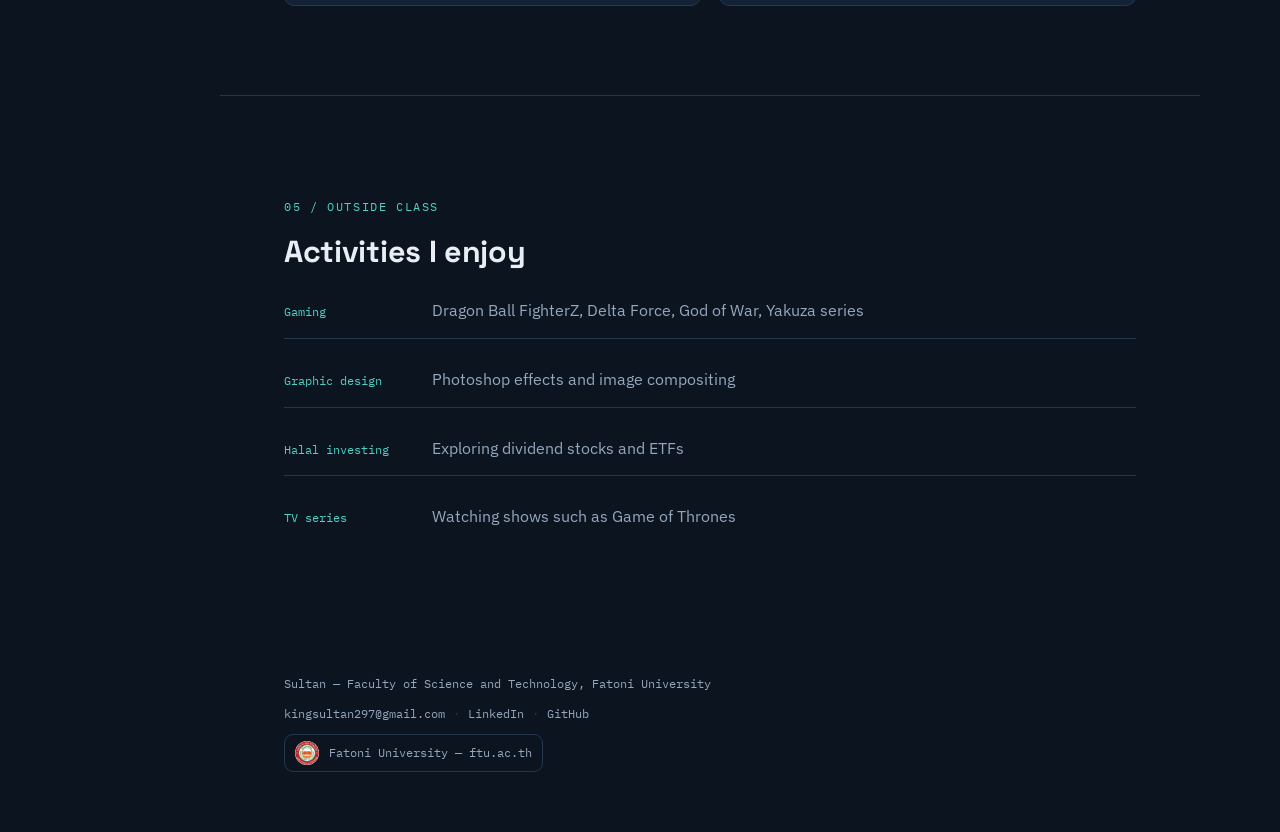
==== commit 48c7bdab: "Update index.html" ====
--- a/index.html
+++ b/index.html
@@ -99,6 +99,44 @@
   }
   /* Small glowing dot next to the brand name, like a status/online indicator */
   .rail-brand .dot{ width:6px; height:6px; border-radius:50%; background: var(--teal); box-shadow: 0 0 8px var(--teal); }
+
+  /* University badge — logo + name, links out to the university site */
+  .uni-badge{
+    display: flex;
+    align-items: center;
+    gap: 10px;
+    text-decoration: none;
+    margin-bottom: 26px;
+    padding: 10px 12px;
+    border: 1px solid var(--line);
+    border-radius: 9px;
+    background: var(--panel);
+    transition: border-color .2s ease, background .2s ease, transform .2s ease;
+  }
+  .uni-badge:hover{ border-color: var(--teal); background: var(--panel-2); transform: translateY(-1px); }
+  .uni-badge img{
+    width: 34px; height: 34px;
+    border-radius: 50%;
+    object-fit: cover;
+    flex: 0 0 auto;
+    background: #fff;
+  }
+  .uni-badge span{
+    font-family: var(--mono);
+    font-size: .72rem;
+    line-height: 1.35;
+    color: var(--text-dim);
+  }
+  .uni-badge:hover span{ color: var(--text); }
+
+  /* Smaller inline variant used in the footer */
+  .uni-badge.footer-uni{
+    display: inline-flex;
+    margin: 10px 0 0;
+    padding: 6px 10px;
+    background: transparent;
+  }
+  .uni-badge.footer-uni img{ width: 24px; height: 24px; }
 
   /* ---------- search bar in the nav rail ---------- */
   .rail-search{
@@ -667,6 +705,12 @@
   <!-- ============ NAV RAIL (network topology) ============ -->
   <nav class="rail" aria-label="Section navigation">
     <div class="rail-brand"><span class="dot"></span> SULTAN.CV</div>
+
+    <!-- University badge: logo + name, links out to the official university site -->
+    <a class="uni-badge" href="https://ftu.ac.th/" target="_blank" rel="noopener noreferrer" aria-label="Fatoni University website">
+      <img src="[data-uri]" alt="Fatoni University logo">
+      <span>Faculty of Science and Technology<br>Fatoni University</span>
+    </a>
 
     <!-- Live search: highlights matching text anywhere in the page (JS at bottom) -->
     <div class="rail-search">
@@ -889,6 +933,10 @@
         <span aria-hidden="true">·</span>
         <a href="https://github.com/ug681431004-oss" target="_blank" rel="noopener noreferrer">GitHub</a>
       </div>
+      <a class="uni-badge footer-uni" href="https://ftu.ac.th/" target="_blank" rel="noopener noreferrer" aria-label="Fatoni University website">
+        <img src="[data-uri]" alt="Fatoni University logo">
+        <span>Fatoni University — ftu.ac.th</span>
+      </a>
     </footer>
 
   </main>
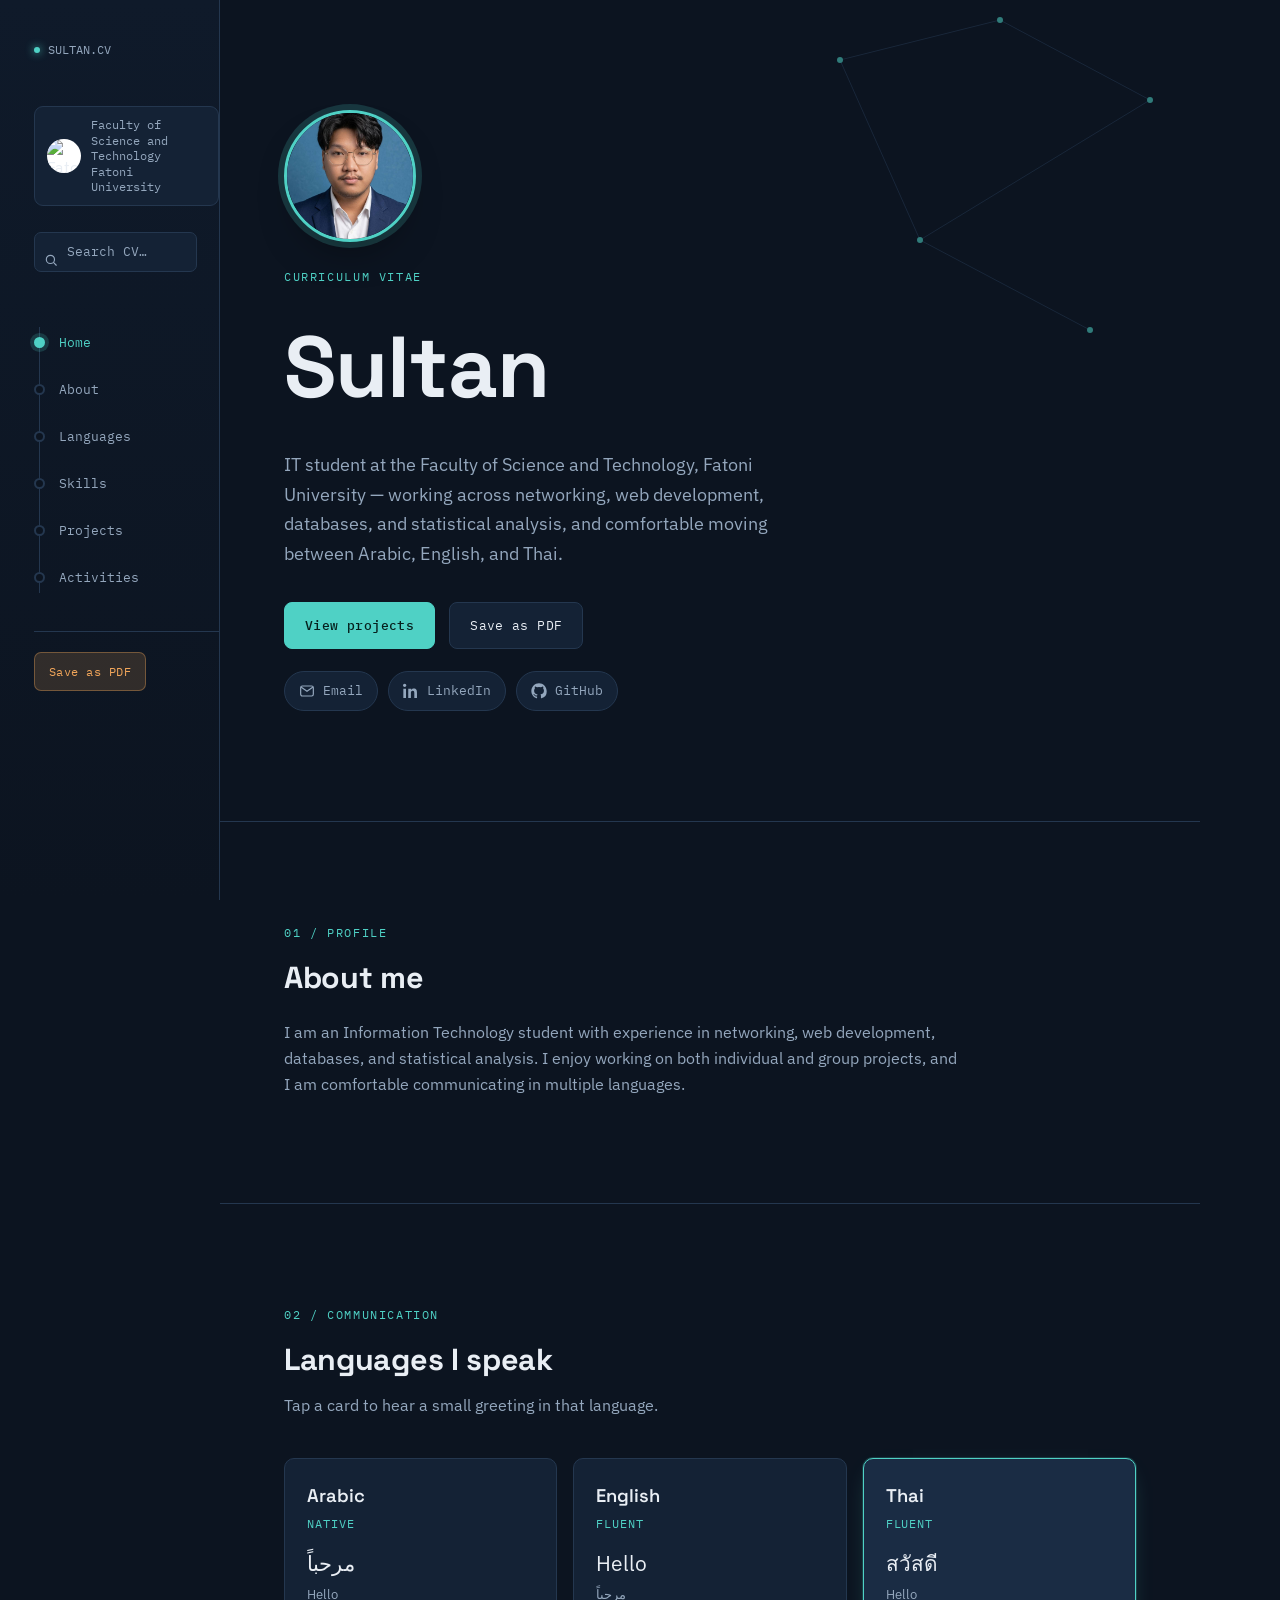
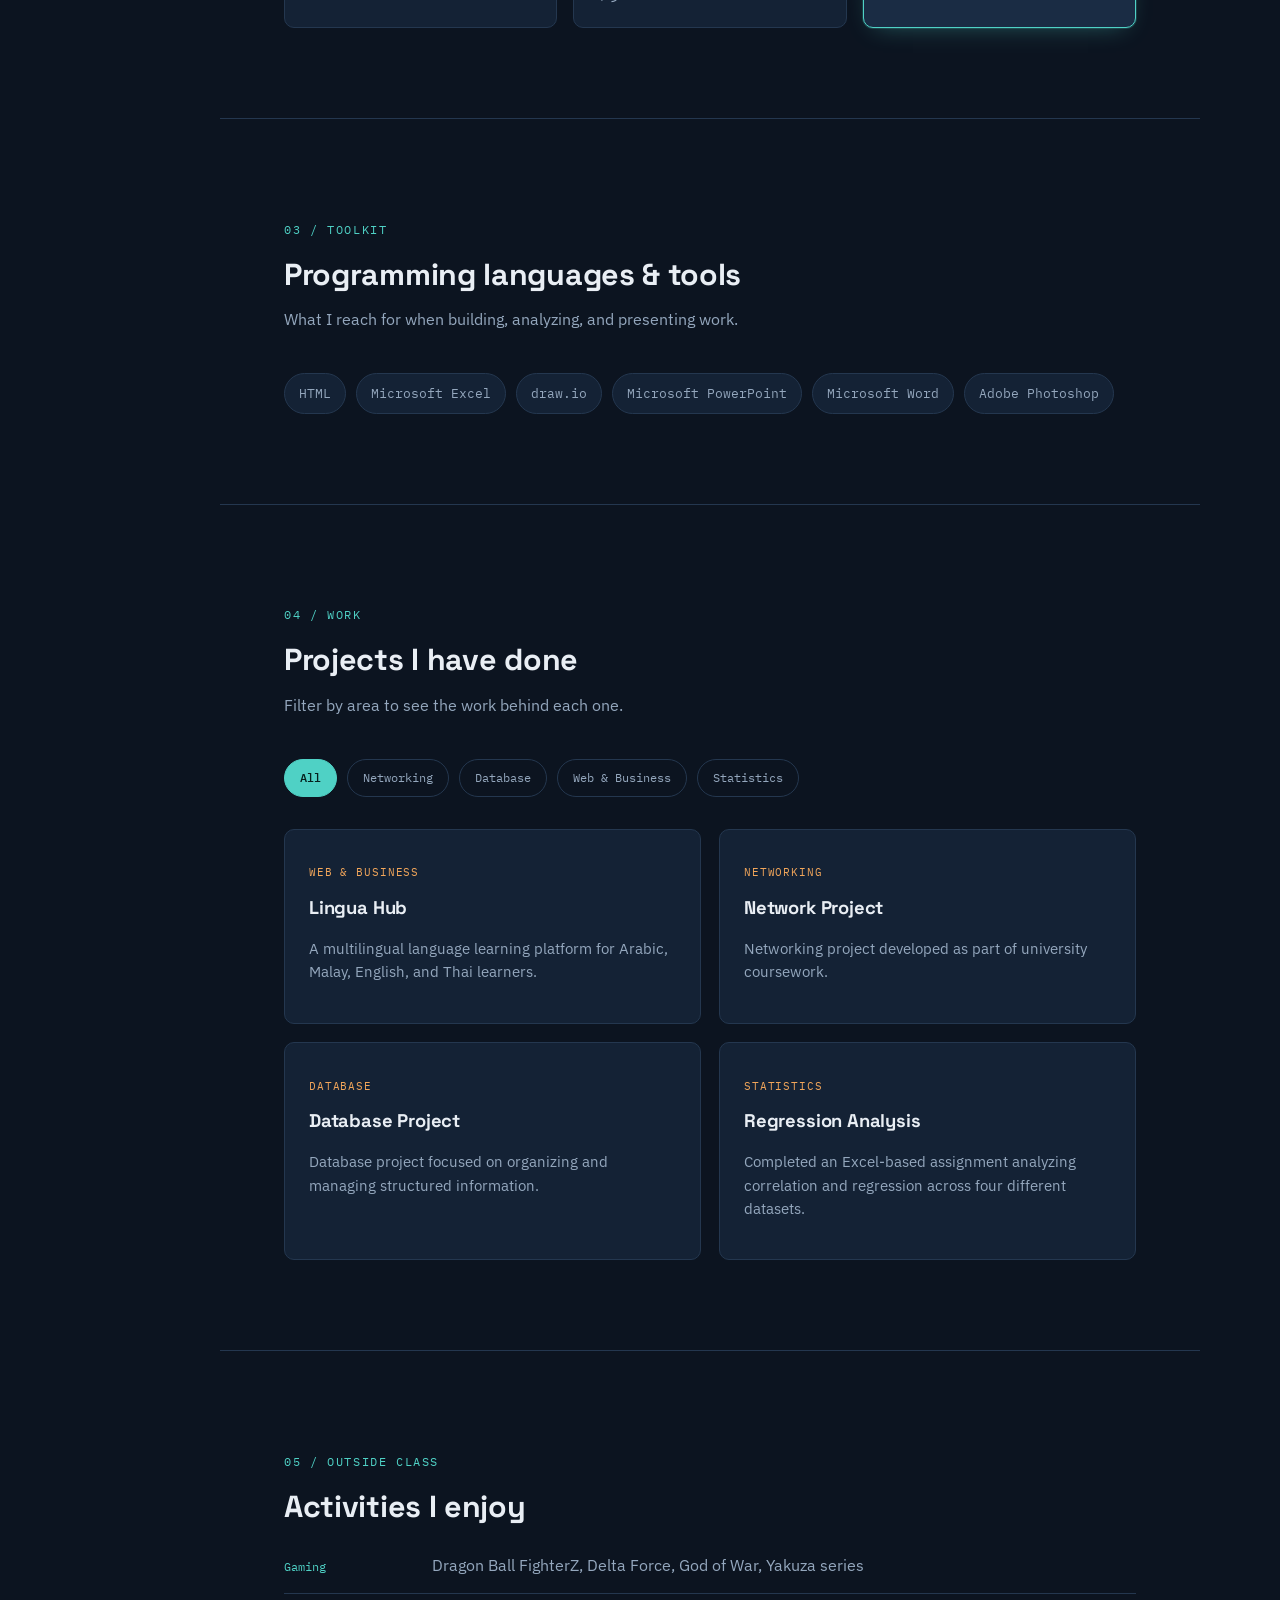
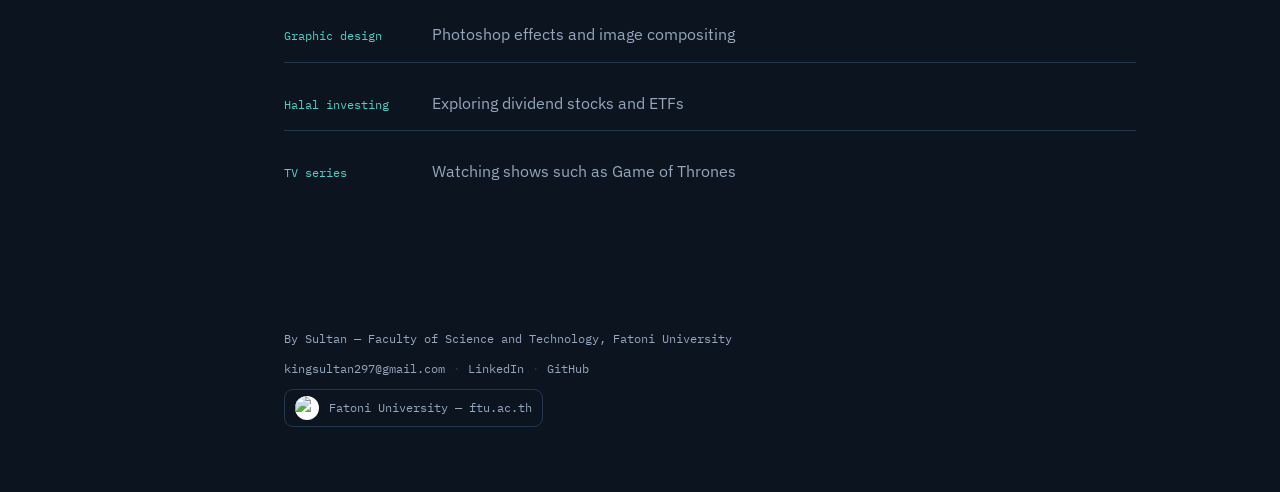
==== commit 290f20da: "Initial CV update" ====
--- a/index.html
+++ b/index.html
@@ -1,1264 +1,787 @@
-<!DOCTYPE html>
-<html lang="en">
-<head>
-<meta charset="UTF-8">
-<meta name="viewport" content="width=device-width, initial-scale=1.0">
-<meta name="author" content="Sultan">
-<meta name="description" content="Curriculum Vitae of Sultan, IT student at Fatoni University">
-<meta name="keywords" content="Sultan, CV, Information Technology, Fatoni University, IT Student">
-<meta name="robots" content="index, follow">
-<title>Sultan — IT Student, Fatoni University</title>
-
-<!-- Preconnect to Google Fonts for faster font loading -->
-<link rel="preconnect" href="https://fonts.googleapis.com">
-<link rel="preconnect" href="https://fonts.gstatic.com" crossorigin>
-<!-- Space Grotesk = display/heading font, IBM Plex Sans = body font,
-     IBM Plex Mono = nav/labels/code-style text,
-     Noto Sans Arabic/Thai = needed so the language cards render non-Latin scripts correctly -->
-<link href="https://fonts.googleapis.com/css2?family=Space+Grotesk:wght@400;500;600;700&family=IBM+Plex+Sans:wght@400;500;600&family=IBM+Plex+Mono:wght@400;500&family=Noto+Sans+Arabic:wght@500&family=Noto+Sans+Thai:wght@500&display=swap" rel="stylesheet">
-
-<style>
-  /* ============================================================
-     DESIGN TOKENS
-     Central place for colors, fonts, radius etc. Change values
-     here to re-theme the whole page.
-     ============================================================ */
-  :root{
-    --bg: #0c1420;            /* page background (deep navy/almost black) */
-    --bg-soft: #0f1a2a;       /* slightly lighter background for gradients */
-    --panel: #142235;         /* card/chip background */
-    --panel-2: #1a2c44;       /* active/hover card background */
-    --line: #24374f;          /* borders / dividers */
-    --text: #e9eef4;          /* primary text color */
-    --text-dim: #94a7bd;      /* secondary/muted text color */
-    --teal: #4fd1c5;          /* accent color 1 (links, active states) */
-    --teal-dim: rgba(79,209,197,.18); /* translucent teal for glows/highlights */
-    --amber: #f2a65a;         /* accent color 2 (tags, print button) */
-    --amber-dim: rgba(242,166,90,.16); /* translucent amber background */
-    --radius: 10px;           /* default corner radius for cards */
-    --display: 'Space Grotesk', sans-serif; /* headings */
-    --body: 'IBM Plex Sans', sans-serif;    /* paragraph text */
-    --mono: 'IBM Plex Mono', monospace;     /* nav, labels, tags */
-  }
-
-  /* Reset box model so padding/border don't blow out widths */
-  *{ box-sizing: border-box; }
-  html{ scroll-behavior: smooth; } /* smooth scroll for in-page nav clicks */
-  body{
-    margin:0;
-    background: var(--bg);
-    color: var(--text);
-    font-family: var(--body);
-    line-height: 1.6;
-    -webkit-font-smoothing: antialiased;
-  }
-  ::selection{ background: var(--teal-dim); color: var(--text); }
-
-  a{ color: inherit; }
-
-  h1,h2,h3{ font-family: var(--display); margin: 0; letter-spacing: -0.01em; }
-
-  /* Small uppercase mono label used above each section title, e.g. "01 / Profile" */
-  .eyebrow{
-    font-family: var(--mono);
-    font-size: 0.72rem;
-    letter-spacing: 0.14em;
-    text-transform: uppercase;
-    color: var(--teal);
-  }
-
-  /* ============================================================
-     PAGE LAYOUT SHELL
-     Two-column CSS grid: fixed-width nav rail on the left,
-     scrollable content on the right.
-     ============================================================ */
-  .shell{
-    display: grid;
-    grid-template-columns: 220px 1fr;
-    min-height: 100vh;
-  }
-
-  /* ============================================================
-     NAV RAIL — styled like a "network topology" line with nodes,
-     matching the IT/networking theme of the CV.
-     ============================================================ */
-  .rail{
-    position: sticky;   /* stays in view while page scrolls */
-    top: 0;
-    height: 100vh;
-    padding: 40px 0 40px 34px;
-    border-right: 1px solid var(--line);
-    background: linear-gradient(180deg, var(--bg-soft), var(--bg));
-  }
-  .rail-brand{
-    font-family: var(--mono);
-    font-size: 0.78rem;
-    color: var(--text-dim);
-    margin-bottom: 46px;
-    display:flex; align-items:center; gap:8px;
-  }
-  /* Small glowing dot next to the brand name, like a status/online indicator */
-  .rail-brand .dot{ width:6px; height:6px; border-radius:50%; background: var(--teal); box-shadow: 0 0 8px var(--teal); }
-
-  /* University badge — logo + name, links out to the university site */
-  .uni-badge{
-    display: flex;
-    align-items: center;
-    gap: 10px;
-    text-decoration: none;
-    margin-bottom: 26px;
-    padding: 10px 12px;
-    border: 1px solid var(--line);
-    border-radius: 9px;
-    background: var(--panel);
-    transition: border-color .2s ease, background .2s ease, transform .2s ease;
-  }
-  .uni-badge:hover{ border-color: var(--teal); background: var(--panel-2); transform: translateY(-1px); }
-  .uni-badge img{
-    width: 34px; height: 34px;
-    border-radius: 50%;
-    object-fit: cover;
-    flex: 0 0 auto;
-    background: #fff;
-  }
-  .uni-badge span{
-    font-family: var(--mono);
-    font-size: .72rem;
-    line-height: 1.35;
-    color: var(--text-dim);
-  }
-  .uni-badge:hover span{ color: var(--text); }
-
-  /* Smaller inline variant used in the footer */
-  .uni-badge.footer-uni{
-    display: inline-flex;
-    margin: 10px 0 0;
-    padding: 6px 10px;
-    background: transparent;
-  }
-  .uni-badge.footer-uni img{ width: 24px; height: 24px; }
-
-  /* ---------- search bar in the nav rail ---------- */
-  .rail-search{
-    position: relative;
-    margin-bottom: 30px;
-    padding-right: 22px; /* leave room for .rail's own left padding on the right edge */
-  }
-  .search-icon{
-    position: absolute;
-    left: 10px; top: 50%;
-    width: 14px; height: 14px;
-    transform: translateY(-50%);
-    color: var(--text-dim);
-    pointer-events: none;
-  }
-  .search-input{
-    width: 100%;
-    font-family: var(--mono);
-    font-size: .8rem;
-    color: var(--text);
-    background: var(--panel);
-    border: 1px solid var(--line);
-    border-radius: 7px;
-    padding: 9px 10px 9px 32px;
-    outline: none;
-    transition: border-color .2s ease, box-shadow .2s ease, background .2s ease;
-  }
-  .search-input::placeholder{ color: var(--text-dim); }
-  .search-input:focus{
-    border-color: var(--teal);
-    background: var(--panel-2);
-    box-shadow: 0 0 0 3px var(--teal-dim);
-  }
-  /* Remove the default browser "clear" (x) icon so it doesn't clash with the custom styling */
-  .search-input::-webkit-search-cancel-button{ display: none; }
-  .search-count{
-    display: block;
-    margin-top: 6px;
-    font-family: var(--mono);
-    font-size: .68rem;
-    color: var(--text-dim);
-    min-height: 1em; /* reserve space so layout doesn't jump when text appears */
-  }
-  .search-count.no-results{ color: var(--amber); }
-  /* Highlighted matches injected by JS as <mark class="search-hit"> */
-  mark.search-hit{
-    background: var(--teal-dim);
-    color: var(--teal);
-    border-radius: 3px;
-    padding: 0 1px;
-  }
-  /* The single match currently scrolled-to gets a stronger highlight + pulse */
-  mark.search-hit.current{
-    background: var(--teal);
-    color: #06201d;
-    animation: hitPulse 1s ease;
-  }
-  @keyframes hitPulse{
-    0%{ box-shadow: 0 0 0 0 var(--teal-dim); }
-    100%{ box-shadow: 0 0 0 6px transparent; }
-  }
-
-  .topo{ position: relative; }
-  /* Vertical line running behind the nav buttons, forming the "wire" that connects the nodes */
-  .topo-line{
-    position: absolute;
-    left: 5px; top: 8px; bottom: 8px;
-    width: 1px;
-    background: var(--line);
-  }
-  /* Each nav button = one row with a circular "node" + label text */
-  .node-btn{
-    position: relative;
-    display: flex;
-    align-items: center;
-    gap: 14px;
-    padding: 13px 0;
-    background: none;
-    border: none;
-    cursor: pointer;
-    font-family: var(--mono);
-    font-size: 0.82rem;
-    color: var(--text-dim);
-    text-align: left;
-    width: 100%;
-  }
-  .node-btn .node{
-    flex: 0 0 auto;
-    width: 11px; height: 11px;
-    border-radius: 50%;
-    background: var(--bg);
-    border: 2px solid var(--line);
-    transition: all .25s ease;
-    z-index: 1; /* sit above the connecting line */
-  }
-  .node-btn:hover{ color: var(--text); }
-  .node-btn:hover .node{ border-color: var(--teal); transform: scale(1.2); }
-  /* Applied via JS (IntersectionObserver) to whichever section is currently in view */
-  .node-btn.active{ color: var(--teal); }
-  .node-btn.active .node{
-    border-color: var(--teal);
-    background: var(--teal);
-    box-shadow: 0 0 0 4px var(--teal-dim); /* glow ring around the active node */
-    animation: nodeBeat 1.8s ease-in-out infinite; /* gentle heartbeat on the current section's node */
-  }
-  @keyframes nodeBeat{
-    0%,100%{ box-shadow: 0 0 0 4px var(--teal-dim); }
-    50%{ box-shadow: 0 0 0 7px var(--teal-dim); }
-  }
-  @media (prefers-reduced-motion: reduce){ .node-btn.active .node{ animation: none; } }
-
-  .rail-foot{
-    margin-top: 30px;
-    padding-top: 20px;
-    border-top: 1px solid var(--line);
-  }
-  /* "Save as PDF" button — triggers the browser's native print dialog (see print styles below) */
-  .print-btn{
-    font-family: var(--mono);
-    font-size: 0.75rem;
-    color: var(--amber);
-    background: var(--amber-dim);
-    border: 1px solid rgba(242,166,90,.35);
-    padding: 9px 14px;
-    border-radius: 7px;
-    cursor: pointer;
-    letter-spacing: .04em;
-  }
-  .print-btn:hover{ background: rgba(242,166,90,.28); }
-
-  /* Placeholder for a possible mobile hamburger toggle (currently unused; nav collapses via media query instead) */
-  .rail-toggle{ display:none; }
-
-  main{ min-width: 0; } /* min-width:0 prevents grid children from overflowing on narrow screens */
-
-  /* Shared section spacing/width + divider between sections */
-  section{
-    padding: 90px 64px;
-    max-width: 980px;
-    border-bottom: 1px solid var(--line);
-  }
-  section:last-of-type{ border-bottom: none; }
-
-  /* ============================================================
-     HERO / HOME SECTION
-     ============================================================ */
-  #home{
-    position: relative;
-    padding-top: 110px;
-    padding-bottom: 110px;
-    overflow: hidden; /* clips the decorative graph SVG so it doesn't cause scrollbars */
-  }
-  /* Decorative network-graph SVG in the top-right corner, echoing the nav rail's topology look */
-  .hero-graph{
-    position: absolute;
-    top: -60px; right: -80px;
-    width: 520px; height: 520px;
-    opacity: 0.55;
-    pointer-events: none; /* purely decorative, shouldn't intercept clicks */
-  }
-  .hero-graph circle{ fill: var(--teal); }
-  .hero-graph line{ stroke: var(--line); stroke-width: 1; }
-  /* Pulsing animation on each node circle to look like a "live" network */
-  .hero-graph .pulse{ animation: pulse 3.2s ease-in-out infinite; }
-  @keyframes pulse{
-    0%,100%{ opacity: .4; r:3; }
-    50%{ opacity: 1; r:4.5; }
-  }
-  /* Slow ambient drift on the whole graph so it never feels perfectly static */
-  .hero-graph{ animation: drift 18s ease-in-out infinite; }
-  @keyframes drift{
-    0%,100%{ transform: translate(0,0) rotate(0deg); }
-    50%{ transform: translate(-6px,6px) rotate(1.2deg); }
-  }
-  /* Respect users who prefer less motion */
-  @media (prefers-reduced-motion: reduce){ .hero-graph .pulse, .hero-graph{ animation: none; } }
-
-  /* Circular profile photo shown above the name in the hero section */
-  .hero-photo{
-    width: 132px;
-    height: 132px;
-    border-radius: 50%;
-    overflow: hidden;
-    border: 3px solid var(--teal);
-    box-shadow: 0 0 0 6px var(--teal-dim), 0 20px 40px -20px rgba(0,0,0,.6);
-    margin-bottom: 26px;
-    position: relative;
-    z-index: 1;
-    animation: heroIn .7s ease both;
-  }
-  .hero-photo img{
-    width: 100%;
-    height: 100%;
-    object-fit: cover;
-    display: block;
-  }
-  @media (prefers-reduced-motion: reduce){ .hero-photo{ animation: none; } }
-
-  .hero-name{
-    font-size: clamp(3rem, 8vw, 5.4rem); /* fluid type: scales with viewport, capped both ends */
-    font-weight: 700;
-    position: relative;
-    z-index: 1; /* sit above the decorative SVG */
-    /* Slow gradient sheen sweeping across the name for a subtle "alive" feel */
-    background: linear-gradient(100deg, var(--text) 30%, var(--teal) 45%, var(--text) 60%);
-    background-size: 220% auto;
-    background-clip: text;
-    -webkit-background-clip: text;
-    -webkit-text-fill-color: transparent;
-    animation: heroIn .7s ease both, sheen 6s ease-in-out .7s infinite;
-  }
-  @keyframes sheen{
-    0%{ background-position: 0% center; }
-    50%{ background-position: 100% center; }
-    100%{ background-position: 0% center; }
-  }
-  @supports not (background-clip: text){
-    .hero-name{ -webkit-text-fill-color: initial; background: none; color: var(--text); }
-  }
-
-  .hero-role{
-    font-size: 1.15rem;
-    color: var(--text-dim);
-    margin-top: 14px;
-    max-width: 46ch; /* line-length cap for readability */
-    position: relative; z-index:1;
-    animation: heroIn .7s ease .12s both;
-  }
-  .hero-cta{
-    margin-top: 34px;
-    display: flex;
-    gap: 14px;
-    flex-wrap: wrap;
-    position: relative; z-index:1;
-    animation: heroIn .7s ease .22s both;
-  }
-
-  /* Row of contact/social links under the hero CTAs */
-  .social-row{
-    margin-top: 22px;
-    display: flex;
-    gap: 10px;
-    flex-wrap: wrap;
-    position: relative; z-index: 1;
-    animation: heroIn .7s ease .3s both;
-  }
-  .social-link{
-    display: inline-flex;
-    align-items: center;
-    gap: 8px;
-    font-family: var(--mono);
-    font-size: .8rem;
-    color: var(--text-dim);
-    text-decoration: none;
-    padding: 9px 14px;
-    border-radius: 999px;
-    border: 1px solid var(--line);
-    background: var(--panel);
-    transition: color .2s ease, border-color .2s ease, transform .2s ease, background .2s ease;
-  }
-  .social-link svg{ width: 16px; height: 16px; flex: 0 0 auto; }
-  .social-link:hover{
-    color: var(--teal);
-    border-color: var(--teal);
-    background: var(--panel-2);
-    transform: translateY(-2px);
-  }
-  .social-link:active{ transform: scale(.96); }
-  @media (prefers-reduced-motion: reduce){ .social-row{ animation: none; } }
-  /* Simple fade-up entrance used by the hero elements above */
-  @keyframes heroIn{
-    from{ opacity: 0; transform: translateY(14px); }
-    to{ opacity: 1; transform: translateY(0); }
-  }
-  #home .eyebrow{ animation: heroIn .6s ease both; }
-  @media (prefers-reduced-motion: reduce){
-    .hero-name, .hero-role, .hero-cta, #home .eyebrow{ animation: none; }
-  }
-  /* Generic button style reused across the page (hero CTAs, print button variant, etc.) */
-  .btn{
-    font-family: var(--mono);
-    font-size: 0.82rem;
-    letter-spacing: .03em;
-    padding: 12px 20px;
-    border-radius: 8px;
-    cursor: pointer;
-    border: 1px solid var(--line);
-    background: var(--panel);
-    color: var(--text);
-    transition: all .2s ease;
-    display:inline-flex; align-items:center; gap:8px;
-  }
-  /* Filled/primary variant for the main call-to-action */
-  .btn.primary{
-    background: var(--teal);
-    color: #06201d;
-    border-color: var(--teal);
-    font-weight: 500;
-  }
-  .btn.primary:hover{ background: #6fe0d5; }
-  .btn:hover{ border-color: var(--teal); color: var(--teal); transform: translateY(-1px); }
-  /* Tactile "press" feedback on click for every button on the page */
-  .btn:active, .print-btn:active, .filter-btn:active, .node-btn:active, .lang-card:active{
-    transform: scale(.96);
-  }
-  .btn{ transform: translateY(0); }
-
-  /* ============================================================
-     SCROLL-REVEAL SYSTEM
-     Elements with the .reveal class start hidden/offset; JS adds
-     .in-view (via IntersectionObserver) once they scroll into
-     frame, which triggers this fade+rise transition.
-     ============================================================ */
-  .reveal{
-    opacity: 0;
-    transform: translateY(22px);
-    transition: opacity .6s ease, transform .6s ease;
-  }
-  .reveal.in-view{
-    opacity: 1;
-    transform: translateY(0);
-  }
-  /* Stagger children of a revealed group (project cards, chips, activity rows)
-     using a CSS custom property set per-item by JS (--d = delay index) */
-  .reveal.stagger{ transition-delay: calc(var(--d, 0) * 70ms); }
-  @media (prefers-reduced-motion: reduce){
-    .reveal{ opacity: 1; transform: none; transition: none; }
-  }
-
-  /* Standard section heading + optional sub-description used across all sections */
-  h2.section-title{
-    font-size: 1.9rem;
-    margin-bottom: 8px;
-  }
-  .section-sub{
-    color: var(--text-dim);
-    margin: 0 0 40px;
-    max-width: 60ch;
-  }
-
-  /* ============================================================
-     ABOUT SECTION
-     ============================================================ */
-  #about p{ max-width: 68ch; color: var(--text-dim); font-size: 1.02rem; }
-
-  /* ============================================================
-     LANGUAGES SECTION
-     Interactive cards: clicking one reveals a greeting phrase
-     in that language (logic lives in the <script> below).
-     ============================================================ */
-  .lang-grid{
-    display: grid;
-    grid-template-columns: repeat(auto-fit, minmax(200px, 1fr)); /* responsive card grid, no media query needed */
-    gap: 16px;
-  }
-  .lang-card{
-    background: var(--panel);
-    border: 1px solid var(--line);
-    border-radius: var(--radius);
-    padding: 22px;
-    cursor: pointer;
-    transition: border-color .2s ease, transform .2s ease;
-    text-align: left;
-  }
-  .lang-card:hover{ border-color: var(--teal); transform: translateY(-2px); }
-  /* Toggled on by JS when the card is the currently selected language */
-  .lang-card.active{
-    border-color: var(--teal);
-    background: var(--panel-2);
-    box-shadow: 0 0 0 1px var(--teal-dim), 0 8px 24px -12px rgba(79,209,197,.45); /* soft glow when expanded */
-  }
-  .lang-name{ font-family: var(--display); font-size: 1.15rem; font-weight: 600; }
-  .lang-level{ font-family: var(--mono); font-size: .72rem; color: var(--teal); text-transform: uppercase; letter-spacing: .08em; margin-top: 4px; }
-  /* Filled in dynamically by JS with the greeting text for the selected language */
-  .lang-phrase{
-    margin-top: 14px;
-    font-size: 1.3rem;
-    min-height: 1.6em; /* reserves space so layout doesn't jump when text is injected */
-    color: var(--text);
-    opacity: 0;
-    transform: translateY(6px);
-    transition: opacity .35s ease, transform .35s ease;
-  }
-  /* JS adds .show right after setting the text, triggering this fade/slide-in */
-  .lang-phrase.show{ opacity: 1; transform: translateY(0); }
-  .lang-meaning{ transition: opacity .35s ease .05s; opacity: 0; }
-  .lang-meaning.show{ opacity: 1; }
-  /* Right-to-left script support for Arabic */
-  .lang-phrase[lang="ar"]{ font-family: 'Noto Sans Arabic', sans-serif; direction: rtl; }
-  .lang-phrase[lang="th"]{ font-family: 'Noto Sans Thai', sans-serif; }
-  .lang-meaning{ font-size: .82rem; color: var(--text-dim); margin-top: 4px; }
-
-  /* ============================================================
-     SKILLS SECTION — simple pill/chip list, no interactivity
-     ============================================================ */
-  .chip-row{ display:flex; flex-wrap: wrap; gap: 10px; }
-  .chip{
-    font-family: var(--mono);
-    font-size: .82rem;
-    padding: 9px 14px;
-    border-radius: 999px; /* fully rounded pill shape */
-    border: 1px solid var(--line);
-    color: var(--text-dim);
-    background: var(--panel);
-    transition: border-color .2s ease, color .2s ease, transform .2s ease, background .2s ease;
-  }
-  /* Small lift + accent color on hover so the toolkit list feels tactile even without JS */
-  .chip:hover{
-    border-color: var(--teal);
-    color: var(--text);
-    background: var(--panel-2);
-    transform: translateY(-2px);
-  }
-
-  /* ============================================================
-     PROJECTS SECTION
-     Filterable grid: filter buttons toggle .hidden on cards
-     whose data-cat doesn't match the selected filter (JS below).
-     ============================================================ */
-  .filters{
-    display:flex; flex-wrap: wrap; gap: 10px;
-    margin-bottom: 32px;
-  }
-  .filter-btn{
-    font-family: var(--mono);
-    font-size: .78rem;
-    padding: 8px 15px;
-    border-radius: 999px;
-    border: 1px solid var(--line);
-    background: transparent;
-    color: var(--text-dim);
-    cursor: pointer;
-    transition: all .2s ease;
-  }
-  .filter-btn:hover{ color: var(--text); border-color: var(--teal); transform: translateY(-1px); }
-  /* Currently selected filter ("All", "Networking", etc.) */
-  .filter-btn.active{
-    background: var(--teal);
-    border-color: var(--teal);
-    color: #06201d;
-    font-weight: 500;
-    animation: filterPop .25s ease; /* little pop the moment a filter becomes active */
-  }
-  @keyframes filterPop{
-    0%{ transform: scale(.9); }
-    60%{ transform: scale(1.05); }
-    100%{ transform: scale(1); }
-  }
-
-  .project-grid{
-    display: grid;
-    grid-template-columns: repeat(auto-fill, minmax(280px, 1fr)); /* responsive card grid */
-    gap: 18px;
-  }
-  .project-card{
-    background: var(--panel);
-    border: 1px solid var(--line);
-    border-radius: var(--radius);
-    padding: 24px;
-    transition: border-color .2s ease, transform .2s ease, opacity .3s ease;
-  }
-  .project-card:hover{ border-color: var(--teal); transform: translateY(-3px) scale(1.01); }
-  /* Filtering now animates out (fade+shrink) before being removed from layout,
-     instead of vanishing instantly with display:none. JS toggles .filtering-out
-     first, then applies .hidden after the transition finishes. */
-  .project-card.filtering-out{ opacity: 0; transform: scale(.94); }
-  .project-card.hidden{ display: none; }
-  /* Entrance animation for cards as the Projects section scrolls into view */
-  @keyframes cardIn{
-    from{ opacity: 0; transform: translateY(18px) scale(.98); }
-    to{ opacity: 1; transform: translateY(0) scale(1); }
-  }
-  .project-card.card-in{ animation: cardIn .5s ease both; }
-  @media (prefers-reduced-motion: reduce){
-    .project-card.card-in{ animation: none; }
-    .filter-btn.active{ animation: none; }
-  }
-  .project-tag{
-    font-family: var(--mono);
-    font-size: .68rem;
-    text-transform: uppercase;
-    letter-spacing: .08em;
-    color: var(--amber);
-  }
-  .project-title{ font-family: var(--display); font-size: 1.15rem; margin: 8px 0 10px; }
-  .project-desc{ color: var(--text-dim); font-size: .92rem; }
-
-  /* ============================================================
-     ACTIVITIES SECTION — simple label/value rows
-     ============================================================ */
-  .activity-list{ display:flex; flex-direction:column; gap: 14px; }
-  .activity-row{
-    display:flex; gap: 18px; align-items: baseline;
-    padding: 14px 0;
-    border-bottom: 1px solid var(--line);
-  }
-  .activity-row:last-child{ border-bottom:none; }
-  .activity-label{ font-family: var(--mono); font-size: .75rem; color: var(--teal); flex: 0 0 130px; } /* fixed-width label column */
-  .activity-detail{ color: var(--text-dim); }
-
-  footer{
-    padding: 40px 64px 60px;
-    color: var(--text-dim);
-    font-family: var(--mono);
-    font-size: .78rem;
-  }
-  .footer-links{
-    margin-top: 10px;
-    display: flex;
-    gap: 8px;
-    flex-wrap: wrap;
-    align-items: center;
-  }
-  .footer-links a{
-    color: var(--text-dim);
-    text-decoration: none;
-    transition: color .2s ease;
-  }
-  .footer-links a:hover{ color: var(--teal); }
-  .footer-links span{ color: var(--line); }
-
-  /* ============================================================
-     RESPONSIVE — collapse the sidebar rail into a horizontal
-     scrollable top bar on narrower screens (tablets/phones).
-     ============================================================ */
-  @media (max-width: 860px){
-    .shell{ grid-template-columns: 1fr; } /* single column layout */
-    .rail{
-      position: sticky;
-      top: 0;
-      height: auto;
-      width: 100%;
-      padding: 16px 20px;
-      border-right: none;
-      border-bottom: 1px solid var(--line);
-      z-index: 10; /* stay above page content while scrolling */
-    }
-    .rail-brand{ margin-bottom: 12px; }
-    .rail-search{ margin-bottom: 12px; padding-right: 0; }
-    .topo{ display: flex; overflow-x: auto; gap: 4px; } /* horizontally scrollable nav on mobile */
-    .topo-line{ display:none; } /* the vertical connector line doesn't make sense horizontally */
-    .node-btn{ width: auto; padding: 8px 10px; white-space: nowrap; }
-    .rail-foot{ display:none; } /* hide the "Save as PDF" button on mobile to save space */
-    section{ padding: 56px 22px; }
-    .hero-graph{ display:none; } /* decorative graphic removed on small screens */
-    .hero-photo{ width: 104px; height: 104px; }
-  }
-
-  /* ============================================================
-     PRINT STYLES — used when the user clicks "Save as PDF"
-     (calls window.print(), browser then applies these rules)
-     ============================================================ */
-  @media print{
-    .rail{ display:none; }              /* no need for nav in a printed/PDF doc */
-    .shell{ grid-template-columns: 1fr; }
-    body{ background: #fff; color: #111; } /* switch to light theme for printing */
-    section{ border-bottom: none; padding: 20px 0; }
-    .btn, .filters, .print-btn{ display:none; } /* hide interactive-only controls */
-  }
-</style>
-</head>
-<body>
-
-<div class="shell">
-
-  <!-- ============ NAV RAIL (network topology) ============ -->
-  <nav class="rail" aria-label="Section navigation">
-    <div class="rail-brand"><span class="dot"></span> SULTAN.CV</div>
-
-    <!-- University badge: logo + name, links out to the official university site -->
-    <a class="uni-badge" href="https://ftu.ac.th/" target="_blank" rel="noopener noreferrer" aria-label="Fatoni University website">
-      <img src="[data-uri]" alt="Fatoni University logo">
-      <span>Faculty of Science and Technology<br>Fatoni University</span>
-    </a>
-
-    <!-- Live search: highlights matching text anywhere in the page (JS at bottom) -->
-    <div class="rail-search">
-      <svg class="search-icon" viewBox="0 0 24 24" fill="none" stroke="currentColor" stroke-width="2" stroke-linecap="round"><circle cx="11" cy="11" r="7"></circle><line x1="21" y1="21" x2="16.65" y2="16.65"></line></svg>
-      <input type="search" id="siteSearch" class="search-input" placeholder="Search CV…" aria-label="Search this CV" autocomplete="off">
-      <span id="searchCount" class="search-count" aria-live="polite"></span>
-    </div>
-
-    <div class="topo">
-      <!-- Decorative vertical "wire" connecting the node buttons below -->
-      <div class="topo-line" aria-hidden="true"></div>
-      <!-- data-target must match the id of the section each button scrolls to -->
-      <button class="node-btn" data-target="home"><span class="node"></span>Home</button>
-      <button class="node-btn" data-target="about"><span class="node"></span>About</button>
-      <button class="node-btn" data-target="languages"><span class="node"></span>Languages</button>
-      <button class="node-btn" data-target="skills"><span class="node"></span>Skills</button>
-      <button class="node-btn" data-target="projects"><span class="node"></span>Projects</button>
-      <button class="node-btn" data-target="activities"><span class="node"></span>Activities</button>
-    </div>
-    <div class="rail-foot">
-      <!-- Opens the browser print dialog; user can choose "Save as PDF" as the destination -->
-      <button type="button" class="print-btn" onclick="window.print()">↓ Save as PDF</button>
-    </div>
-  </nav>
-
-  <main>
-
-    <!-- ============ HOME / HERO ============ -->
-    <section id="home">
-      <!-- Purely decorative animated network-graph illustration, hidden from screen readers -->
-      <svg class="hero-graph" viewBox="0 0 400 400" aria-hidden="true">
-        <!-- Connecting edges between nodes -->
-        <line x1="60" y1="80" x2="180" y2="150"></line>
-        <line x1="180" y1="150" x2="320" y2="70"></line>
-        <line x1="180" y1="150" x2="230" y2="260"></line>
-        <line x1="230" y1="260" x2="120" y2="320"></line>
-        <line x1="230" y1="260" x2="340" y2="300"></line>
-        <line x1="60" y1="80" x2="230" y2="260"></line>
-        <!-- Pulsing node dots; staggered animation-delay creates a "traveling signal" effect -->
-        <circle class="pulse" cx="60" cy="80" r="3.5"></circle>
-        <circle class="pulse" cx="180" cy="150" r="4" style="animation-delay:.5s"></circle>
-        <circle class="pulse" cx="320" cy="70" r="3" style="animation-delay:1s"></circle>
-        <circle class="pulse" cx="230" cy="260" r="4" style="animation-delay:1.5s"></circle>
-        <circle class="pulse" cx="120" cy="320" r="3" style="animation-delay:2s"></circle>
-        <circle class="pulse" cx="340" cy="300" r="3" style="animation-delay:2.5s"></circle>
-      </svg>
-
-      <div class="hero-photo">
-        <img src="[data-uri]